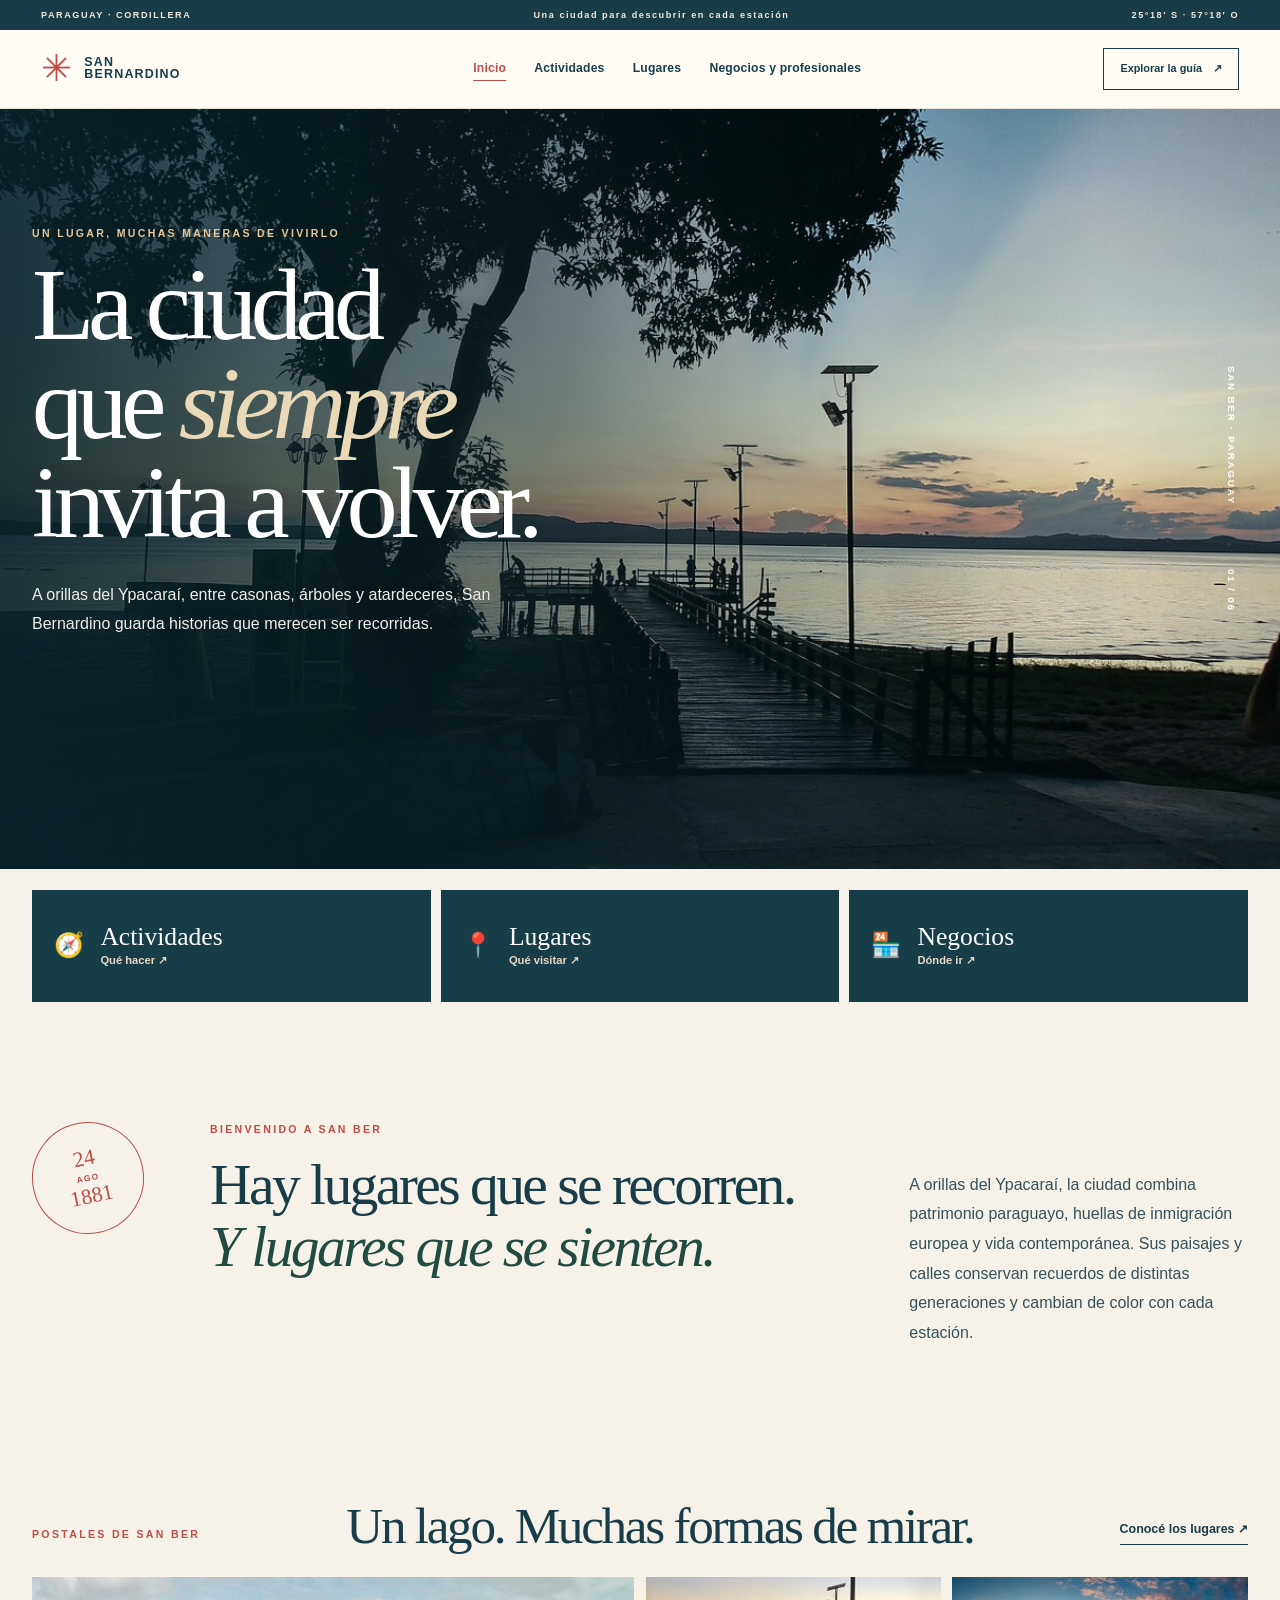
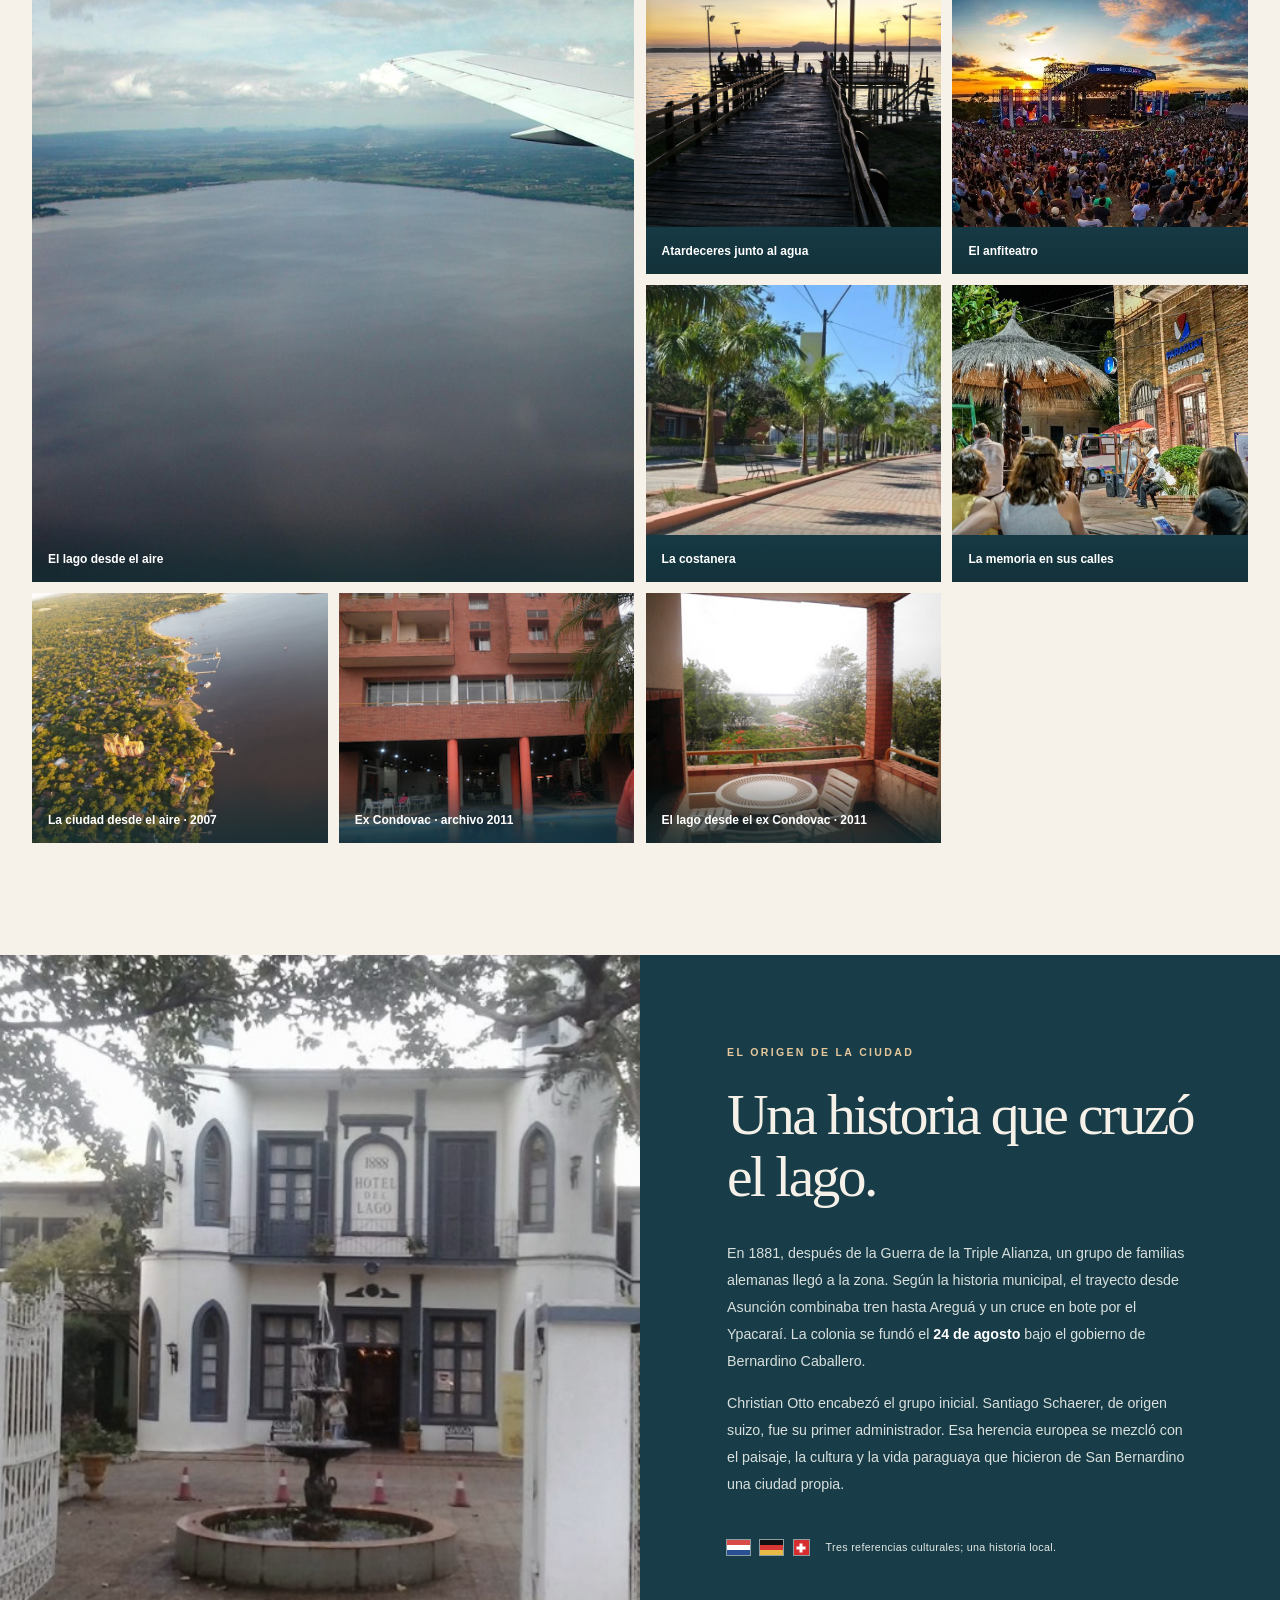
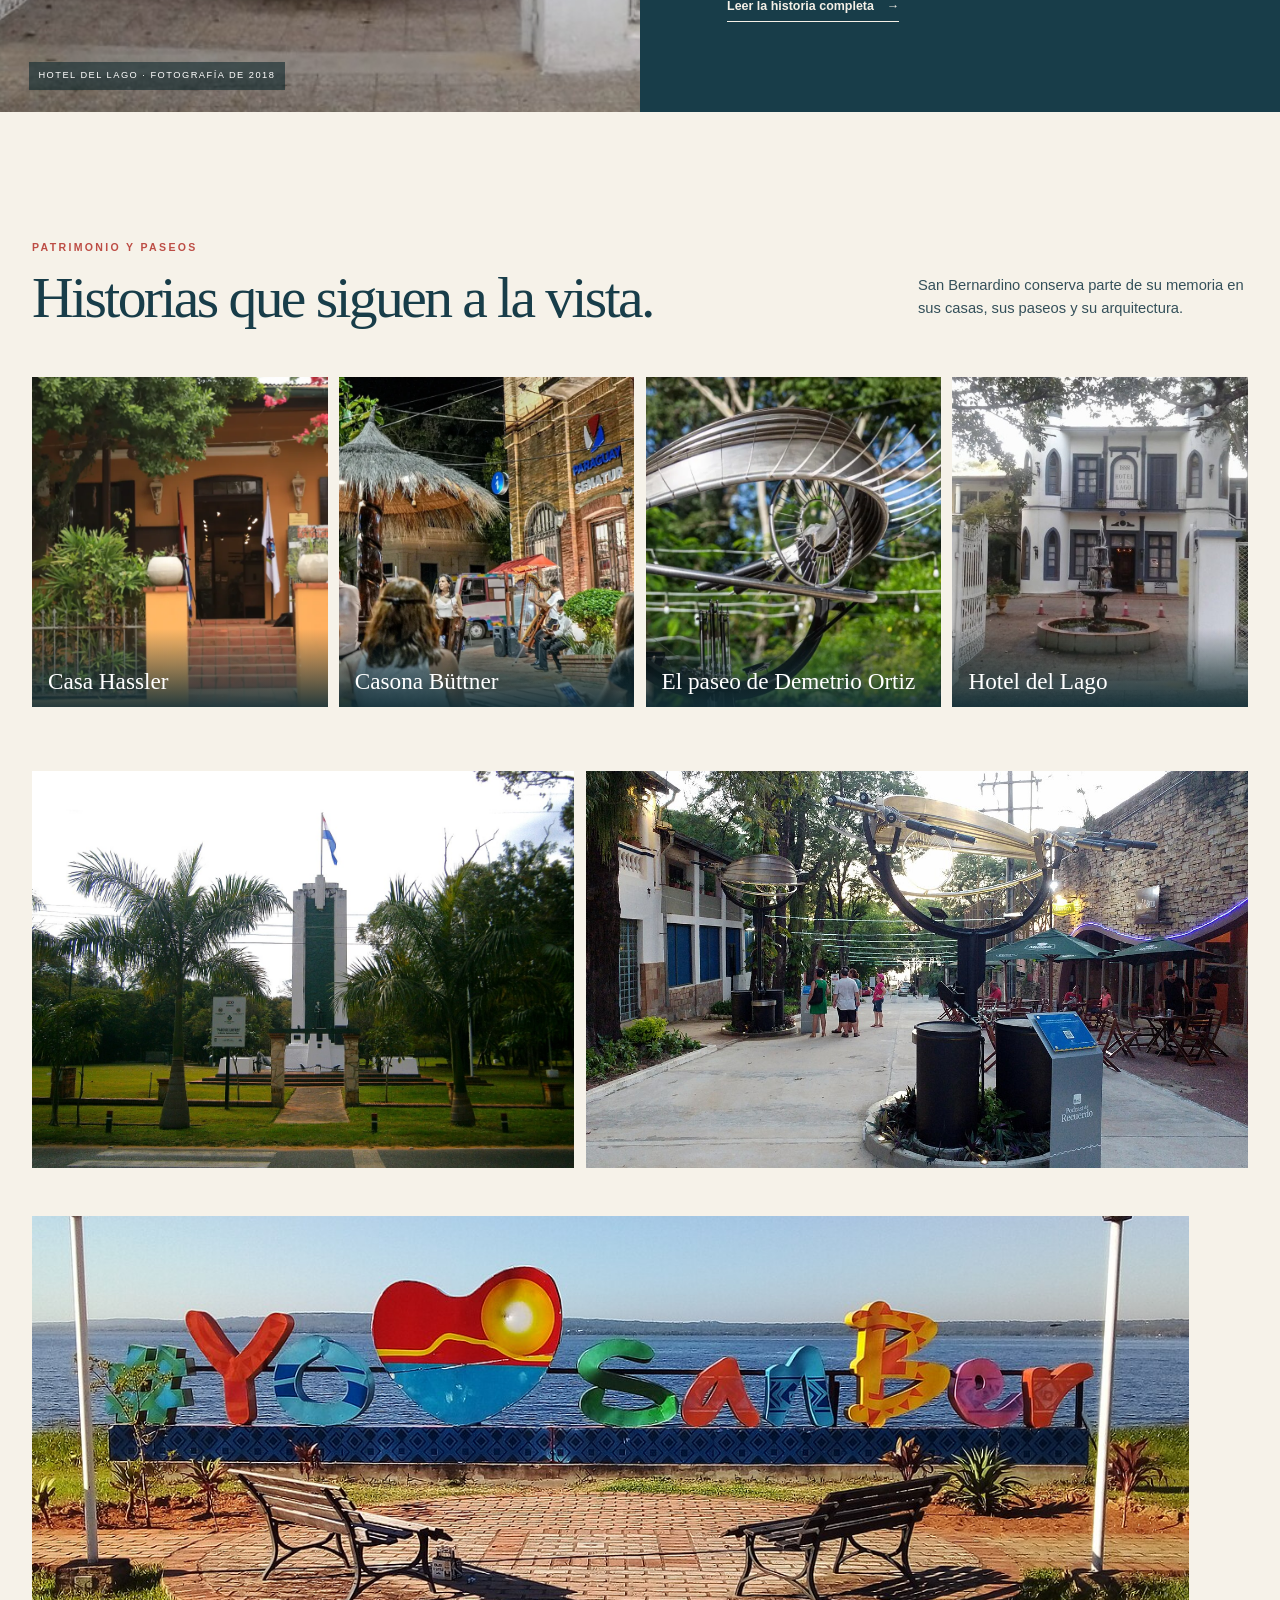
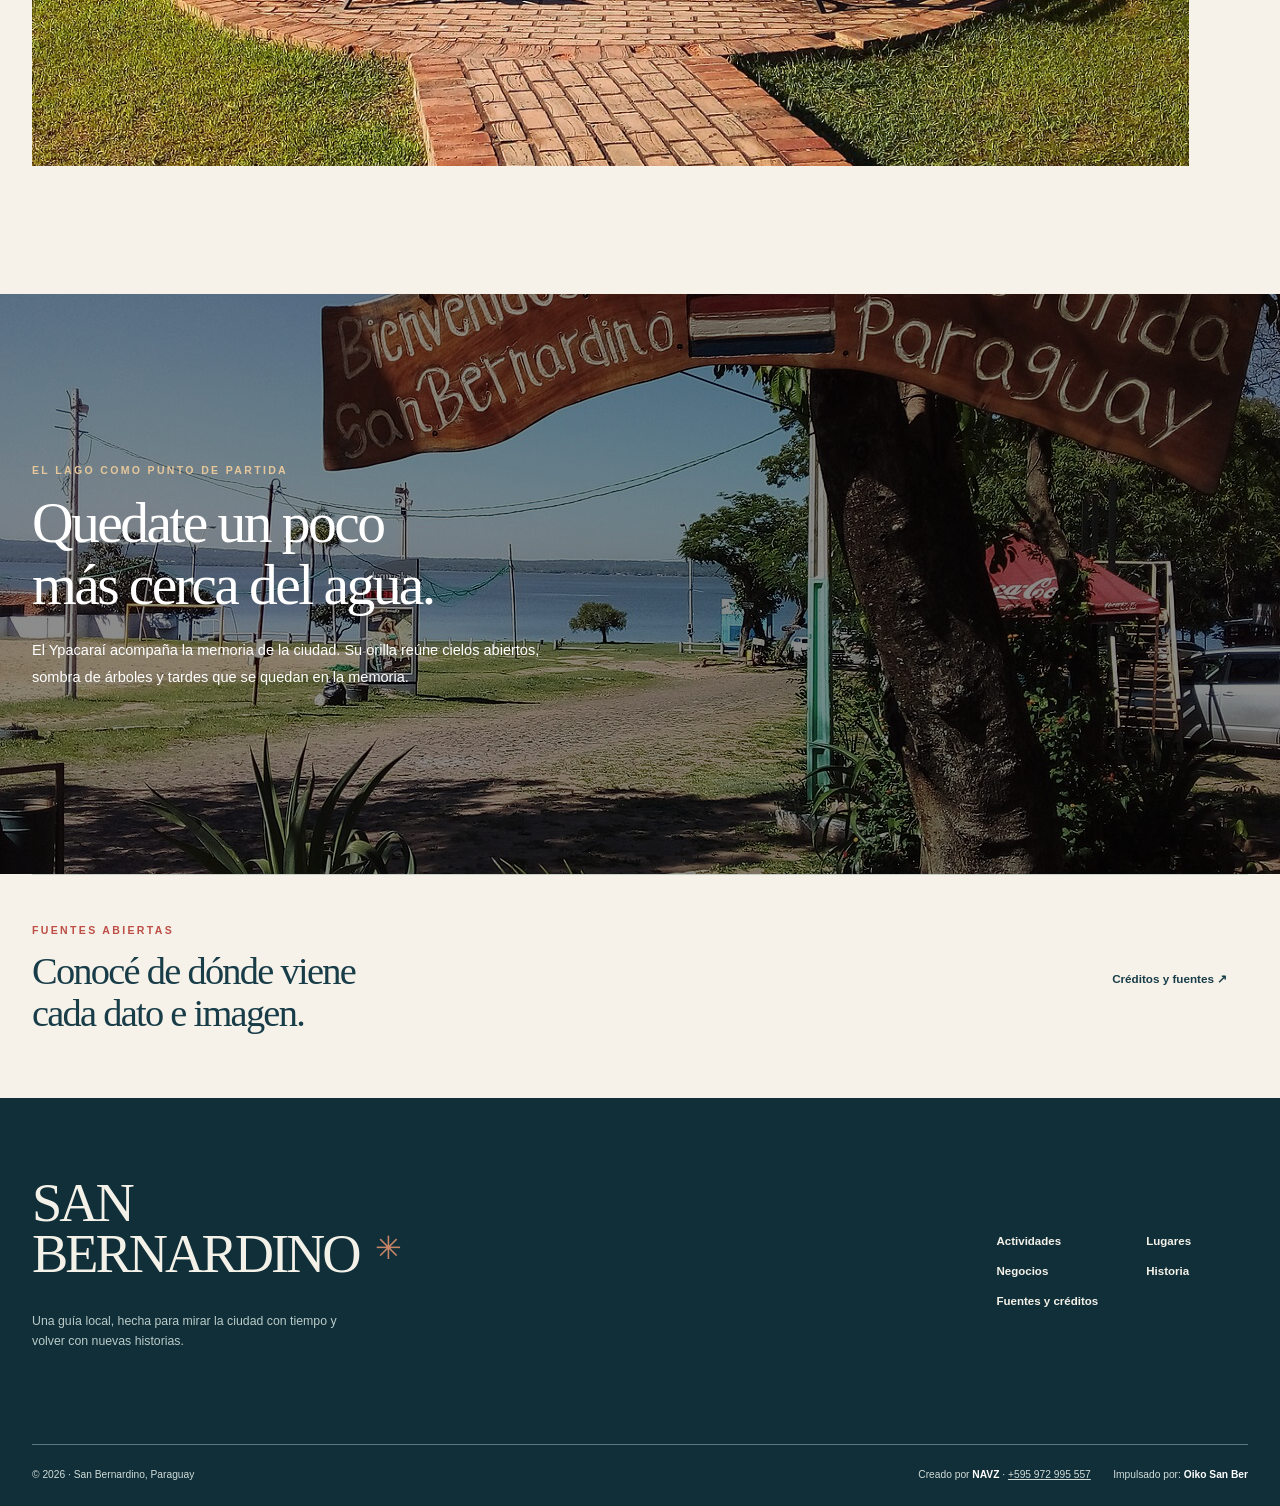
==== index.html @ 16aa1ae4 "Punto de retorno antes del mapa" ====
<!doctype html>
<html lang="es-PY">
<head>
  <meta charset="utf-8">
  <meta name="viewport" content="width=device-width, initial-scale=1">
  <meta name="theme-color" content="#183d49"><link rel="manifest" href="manifest.webmanifest"><link rel="icon" href="assets/icons/icon.svg" type="image/svg+xml"><link rel="apple-touch-icon" href="assets/icons/icon-180.png"><meta name="apple-mobile-web-app-capable" content="yes"><meta name="apple-mobile-web-app-title" content="San Bernardino"><script src="assets/install.js" defer></script>
  <meta name="description" content="Una guía editorial para descubrir San Bernardino: historia, lago, paseos, sabores, alojamiento, noche y planes para volver.">
  <title>Descubrí San Bernardino · La ciudad del lago</title>
  <link rel="preload" as="image" href="assets/images/lago-atardecer.jpg">
  <link rel="stylesheet" href="assets/styles.css"><link rel="stylesheet" href="assets/v2.css">
  <script src="assets/app.js" defer></script>
</head>
<body>
  <a class="skip-link" href="#contenido">Ir al contenido</a>
  <div class="topline"><span>PARAGUAY · CORDILLERA</span><span>Una ciudad para descubrir en cada estación</span><span>25°18′ S · 57°18′ O</span></div>
  <header class="site-header" id="arriba">
    <a class="wordmark" href="#arriba" aria-label="San Bernardino, volver al inicio"><span class="wordmark-star">✳</span><span>SAN<br>BERNARDINO</span></a>
    <button class="menu-toggle" type="button" aria-expanded="false" aria-controls="main-nav"><span></span><span></span><span class="sr-only">Abrir menú</span></button>
    <nav class="main-nav" id="main-nav" aria-label="Navegación principal"><a href="index.html" aria-current="page">Inicio</a><a href="actividades.html">Actividades</a><a href="lugares.html">Lugares</a><a href="negocios.html">Negocios y profesionales</a></nav>
    <a class="header-cta" href="#elegir">Explorar la guía <span aria-hidden="true">↗</span></a>
  </header>

  <main id="contenido">
    <section class="hero" aria-labelledby="hero-title">
      <div class="hero-image"><img src="assets/images/lago-atardecer.jpg" alt="Atardecer real sobre el lago Ypacaraí, fotografiado desde San Bernardino" width="1280" height="720" fetchpriority="high"><div class="hero-image-shade"></div></div>
      <div class="hero-content wrap"><p class="eyebrow light">Un lugar, muchas maneras de vivirlo</p><h1 id="hero-title">La ciudad<br>que <em>siempre</em><br>invita a volver.</h1><p>A orillas del Ypacaraí, entre casonas, árboles y atardeceres, San Bernardino guarda historias que merecen ser recorridas.</p></div>
      <div class="hero-side">SAN BER · PARAGUAY <span>01 / 06</span></div>
      
    </section>

    <nav class="city-choices wrap" id="elegir" aria-label="Elegir una sección"><a href="actividades.html"><span aria-hidden="true">🧭</span><strong>Actividades</strong><span>Qué hacer ↗</span></a><a href="lugares.html"><span aria-hidden="true">📍</span><strong>Lugares</strong><span>Qué visitar ↗</span></a><a href="negocios.html"><span aria-hidden="true">🏪</span><strong>Negocios</strong><span>Dónde ir ↗</span></a></nav>
<section class="intro wrap" id="descubrir" aria-labelledby="intro-title"><div class="intro-stamp">24<span>AGO</span>1881</div><div><p class="eyebrow">Bienvenido a San Ber</p><h2 id="intro-title">Hay lugares que se recorren.<br><em>Y lugares que se sienten.</em></h2></div><p class="intro-copy">A orillas del Ypacaraí, la ciudad combina patrimonio paraguayo, huellas de inmigración europea y vida contemporánea. Sus paisajes y calles conservan recuerdos de distintas generaciones y cambian de color con cada estación.</p></section>

    <section class="city-gallery wrap" aria-labelledby="city-gallery-title"><div class="city-gallery-heading"><p class="eyebrow">Postales de San Ber</p><h2 id="city-gallery-title">Un lago. Muchas formas de mirar.</h2><a class="text-link" href="lugares.html">Conocé los lugares ↗</a></div><div class="city-gallery-grid"><figure class="city-gallery-wide"><img src="assets/images/lago-aereo-2008.jpg" alt="Vista aérea del lago Ypacaraí y su entorno" loading="lazy"><figcaption>El lago desde el aire</figcaption></figure><figure><img src="assets/images/muelle-lago-2020.jpg" alt="Muelle de madera frente al lago al atardecer" loading="lazy"><figcaption>Atardeceres junto al agua</figcaption></figure><figure><img src="assets/images/anfiteatro-senatur.webp" alt="El anfiteatro de San Bernardino durante un concierto" loading="lazy"><figcaption>El anfiteatro</figcaption></figure><figure><img src="assets/images/costanera-senatur.webp" alt="Paseo arbolado de la Costanera de San Bernardino" loading="lazy"><figcaption>La costanera</figcaption></figure><figure><img src="assets/images/casona-buttner-senatur.webp" alt="Entrada de la histórica Casona Büttner" loading="lazy"><figcaption>La memoria en sus calles</figcaption></figure><figure><img src="assets/images/ciudad-aerea-2007.jpg" alt="Vista aérea de la costa y la ciudad de San Bernardino fotografiada en 2007" loading="lazy"><figcaption>La ciudad desde el aire · 2007</figcaption></figure><figure><img src="assets/images/ex-condovac-2011.jpg" alt="Edificio del ex Hotel Condovac fotografiado desde su piscina en 2011" loading="lazy"><figcaption>Ex Condovac · archivo 2011</figcaption></figure><figure><img src="assets/images/ex-condovac-vista-lago-2011.jpg" alt="Vista del lago desde una terraza del ex Hotel Condovac, foto de 2011" loading="lazy"><figcaption>El lago desde el ex Condovac · 2011</figcaption></figure></div></section>


    <section class="history-section" id="historia" aria-labelledby="history-title"><div class="history-image"><img src="assets/images/hotel-del-lago.jpg" alt="Fachada del histórico Hotel del Lago en San Bernardino" width="805" height="609" loading="lazy"><span>HOTEL DEL LAGO · FOTOGRAFÍA DE 2018</span></div><div class="history-content"><p class="eyebrow light">El origen de la ciudad</p><h2 id="history-title">Una historia que cruzó el lago.</h2><p>En 1881, después de la Guerra de la Triple Alianza, un grupo de familias alemanas llegó a la zona. Según la historia municipal, el trayecto desde Asunción combinaba tren hasta Areguá y un cruce en bote por el Ypacaraí. La colonia se fundó el <strong>24 de agosto</strong> bajo el gobierno de Bernardino Caballero.</p><p>Christian Otto encabezó el grupo inicial. Santiago Schaerer, de origen suizo, fue su primer administrador. Esa herencia europea se mezcló con el paisaje, la cultura y la vida paraguaya que hicieron de San Bernardino una ciudad propia.</p><div class="history-flagline" aria-label="Paraguay, Alemania y Suiza"><span class="flag flag-py" title="Paraguay"></span><span class="flag flag-de" title="Alemania"></span><span class="flag flag-ch" title="Suiza"><i></i></span><span>Tres referencias culturales; una historia local.</span></div><a class="text-link light" href="historia.html">Leer la historia completa <span aria-hidden="true">→</span></a></div></section>

    <section class="places-section wrap" id="visitar" aria-labelledby="places-title"><div class="section-head"><div><p class="eyebrow">Patrimonio y paseos</p><h2 id="places-title">Historias que siguen a la vista.</h2></div><p>San Bernardino conserva parte de su memoria en sus casas, sus paseos y su arquitectura.</p></div><div class="home-places-gallery"><a href="lugares.html#historia"><img src="assets/images/casa-hassler-senatur.webp" alt="Fachada de Casa Hassler" loading="lazy"><strong>Casa Hassler</strong></a><a href="lugares.html#historia"><img src="assets/images/casona-buttner-senatur.webp" alt="Entrada de la Casona Büttner" loading="lazy"><strong>Casona Büttner</strong></a><a href="lugares.html#cultura"><img src="assets/images/fuente-inspiracion-senatur.webp" alt="Escultura de la Fuente de la Inspiración" loading="lazy"><strong>El paseo de Demetrio Ortiz</strong></a><a href="lugares.html#historia"><img src="assets/images/hotel-del-lago.jpg" alt="Fachada histórica del Hotel del Lago" loading="lazy"><strong>Hotel del Lago</strong></a></div></section>
<div class="photo-mosaic wrap" aria-label="Otras escenas de San Bernardino"><figure><img src="assets/images/monumento-soldado.jpg" alt="Monumento al Soldado Paraguayo Desconocido entre palmeras" width="1280" height="960" loading="lazy"></figure><figure><img src="assets/images/paseo-arte.jpg" alt="Arte público en la peatonal de San Bernardino fotografiado en 2020" width="1280" height="720" loading="lazy"></figure></div>
    <figure class="postcard wrap"><img src="assets/images/lago-vista-ciudad.jpg" alt="Letrero turístico de San Ber frente al lago Ypacaraí" width="1280" height="960" loading="lazy"></figure>
    <section class="lake-banner" id="hacer"><div class="lake-banner-image"><img src="assets/images/playa-la-rotonda.jpg" alt="Acceso a Playa La Rotonda y vista del lago Ypacaraí, fotografiados en 2022" width="1280" height="960" loading="lazy"></div><div class="lake-banner-text wrap"><p class="eyebrow light">El lago como punto de partida</p><h2>Quedate un poco<br>más cerca del agua.</h2><p>El Ypacaraí acompaña la memoria de la ciudad. Su orilla reúne cielos abiertos, sombra de árboles y tardes que se quedan en la memoria.</p></div></section>

    



    

    

    

    
    <section class="credits-cta wrap" aria-labelledby="credits-cta-title"><div><p class="eyebrow">Fuentes abiertas</p><h2 id="credits-cta-title">Conocé de dónde viene cada dato e imagen.</h2></div><a class="button" href="creditos.html">Créditos y fuentes ↗</a></section>
  </main>
  <footer class="site-footer"><div class="wrap footer-main"><div><span class="footer-mark">SAN<br>BERNARDINO<span class="asterisk">✳</span></span><p>Una guía local, hecha para mirar la ciudad con tiempo y volver con nuevas historias.</p></div><div class="footer-links"><a href="actividades.html">Actividades</a><a href="lugares.html">Lugares</a><a href="negocios.html">Negocios</a><a href="historia.html">Historia</a><a href="creditos.html">Fuentes y créditos</a></div></div><div class="wrap footer-bottom"><span>© <span id="year">2026</span> · San Bernardino, Paraguay</span><div class="signature"><span>Creado por <strong>NAVZ</strong> · <a href="tel:+595972995557">+595 972 995 557</a></span><span>Impulsado por: <strong>Oiko San Ber</strong></span></div></div></footer>
</body>
</html>
---- assets/styles.css ----
:root{--ink:#183d49;--forest:#214b42;--paper:#f6f2e9;--ivory:#fffcf5;--sand:#e7dcc7;--red:#bd4d45;--gold:#c5a069;--line:#d8d6cc;--body:#34505a;--serif:Georgia,'Times New Roman',serif;--sans:'Segoe UI',Arial,sans-serif}
*,*::before,*::after{box-sizing:border-box}html{scroll-behavior:smooth;scroll-padding-top:86px}body{margin:0;background:var(--paper);color:var(--ink);font:16px/1.62 var(--sans);-webkit-font-smoothing:antialiased}img{max-width:100%;display:block}a{color:inherit;text-decoration:none}button,input{font:inherit}button{cursor:pointer}h1,h2,h3,p,figure{margin-top:0}h1,h2,h3{line-height:1.08}h1,h2,h3,.footer-mark{font-family:var(--serif);font-weight:400}h2{font-size:clamp(2.7rem,4.5vw,5.3rem);letter-spacing:-.045em}h3{font-size:2rem}em{font-weight:400}.wrap{width:min(100% - 64px,1320px);margin-inline:auto}.eyebrow{font-size:.66rem;font-weight:700;letter-spacing:.22em;text-transform:uppercase;color:var(--red);line-height:1.5}.eyebrow.light{color:#e6c79b}.sr-only{position:absolute;width:1px;height:1px;padding:0;margin:-1px;overflow:hidden;clip:rect(0,0,0,0);white-space:nowrap;border:0}.skip-link{position:absolute;z-index:99;left:1rem;top:-4rem;padding:.7rem 1rem;background:#fff;color:#102e37}.skip-link:focus{top:1rem}:focus-visible{outline:3px solid #d99557;outline-offset:3px}.topline{height:30px;padding:0 3.2%;display:flex;justify-content:space-between;align-items:center;background:var(--ink);color:#f0e9da;font-size:.57rem;font-weight:700;letter-spacing:.17em}.site-header{height:79px;padding:0 3.2%;display:flex;align-items:center;gap:2.5rem;background:var(--ivory);position:relative;z-index:20;border-bottom:1px solid #e6e1d6}.wordmark{font:700 .78rem/.95 var(--sans);letter-spacing:.095em;display:flex;align-items:center;gap:.7rem;min-width:190px}.wordmark-star{font-size:2.3rem;line-height:1;color:var(--red);font-weight:400}.main-nav{display:flex;align-items:center;justify-content:center;gap:clamp(.9rem,2.2vw,2.5rem);margin:auto}.main-nav a{font-size:.76rem;font-weight:700;letter-spacing:.015em;transition:color .2s}.main-nav a:hover{color:var(--red)}.header-cta{border:1px solid var(--ink);padding:.7rem 1rem;font-size:.68rem;font-weight:700;white-space:nowrap;transition:background .2s,color .2s}.header-cta span{margin-left:.5rem}.header-cta:hover{background:var(--ink);color:#fff}.menu-toggle{display:none}.hero{height:min(760px,calc(100svh - 109px));min-height:620px;position:relative;color:#fff;overflow:hidden;background:#213e48}.hero-image,.hero-image-shade{position:absolute;inset:0}.hero-image img{width:100%;height:100%;object-fit:cover;object-position:center 45%}.hero-image-shade{background:linear-gradient(90deg,rgba(8,35,42,.88) 0%,rgba(8,35,42,.56) 42%,rgba(8,35,42,.02) 86%),linear-gradient(0deg,rgba(7,28,36,.36),transparent 35%)}.hero-content{position:relative;z-index:2;padding-top:clamp(7rem,13vh,12rem)}.hero-content h1{font-size:clamp(4.5rem,8vw,9rem);line-height:.97;letter-spacing:-.065em;margin:.8rem 0 1.7rem;max-width:850px}.hero-content h1 em{color:#ead9b8}.hero-content>p:not(.eyebrow){max-width:500px;font-size:1rem;line-height:1.85;color:#f0eee8}.hero-actions{display:flex;align-items:center;gap:2rem;margin-top:2.2rem}.button{display:inline-flex;gap:1.7rem;align-items:center;justify-content:space-between;padding:1rem 1.3rem;font-size:.73rem;font-weight:700;line-height:1.4;transition:transform .2s,background .2s,color .2s}.button:hover{transform:translateY(-2px)}.button-light{background:#f8f4eb;color:var(--ink)}.text-link{font-size:.78rem;font-weight:700;border-bottom:1px solid currentColor;padding-bottom:.3rem;display:inline-flex;gap:.8rem;align-items:center}.text-link.light{color:#f5f0e7}.hero-side{position:absolute;right:3.2%;bottom:50%;transform:translateY(50%);writing-mode:vertical-rl;z-index:3;font-size:.6rem;font-weight:700;letter-spacing:.2em;display:flex;align-items:center;gap:4rem}.intro{padding-block:7.5rem 8rem;display:grid;grid-template-columns:130px 1.5fr .78fr;gap:3rem;align-items:start}.intro h2{margin:1rem 0 0}.intro h2 em{color:var(--forest)}.intro-stamp{width:112px;height:112px;border:1px solid var(--red);border-radius:50%;display:flex;flex-direction:column;align-items:center;justify-content:center;transform:rotate(-12deg);font:500 1.35rem/1 var(--serif);color:var(--red)}.intro-stamp span{font:700 .53rem/2 var(--sans);letter-spacing:.15em}.intro-copy{margin:3rem 0 0;color:var(--body);line-height:1.85}.explore-block{background:#ece6d9;padding:7rem 0 8rem}.section-head{display:flex;justify-content:space-between;align-items:end;gap:3rem;margin-bottom:3rem}.section-head h2{margin:.7rem 0 0}.section-head>p{max-width:330px;color:var(--body);margin:0 0 .5rem;font-size:.92rem}.explore-grid{display:grid;grid-template-columns:1.18fr .92fr .92fr;grid-auto-rows:310px;gap:12px}.explore-card{position:relative;padding:1.65rem 1.8rem;overflow:hidden;display:flex;flex-direction:column;justify-content:space-between;transition:transform .25s}.explore-card:hover{transform:translateY(-4px)}.explore-card-photo{grid-row:span 2;color:#fff}.explore-card-photo img,.card-overlay{position:absolute;inset:0;width:100%;height:100%;object-fit:cover}.explore-card-photo img{object-position:43% center}.card-overlay{background:linear-gradient(0deg,rgba(12,40,47,.8),rgba(9,44,49,.1) 65%)}.explore-card>*:not(img):not(.card-overlay){position:relative}.card-index{font-size:.59rem;font-weight:700;letter-spacing:.2em}.explore-card strong{font:400 clamp(2.1rem,3vw,3.9rem)/1.08 var(--serif);letter-spacing:-.04em}.explore-card p{font-size:.82rem;max-width:235px;line-height:1.6;margin:0 0 1rem}.card-arrow{position:absolute!important;right:1.6rem;bottom:1.4rem;font-size:1.7rem;line-height:1}.explore-card.forest{background:#245446;color:#f8f5e9}.explore-card.sand{background:#d9c9ad;color:#193c47}.explore-card.blue{background:#275a70;color:#f7f2e6}.explore-card.red{background:#a94d45;color:#fff6e7}.explore-card.ivory{background:#faf8f0;color:#183d49}.decor-line{height:1px;width:67%;background:#d4bd91;transform:rotate(-25deg);transform-origin:left}.card-ornament{font:400 3rem var(--serif);align-self:center;letter-spacing:-.15em;opacity:.45}.card-ornament span{font-family:var(--sans);padding:0 .5rem}.history-section{display:grid;grid-template-columns:50% 50%;min-height:700px;background:var(--ink);color:#f5f1e8}.history-image{position:relative;min-height:620px}.history-image img{width:100%;height:100%;object-fit:cover;filter:saturate(.75)}.history-image>span{position:absolute;bottom:1.4rem;left:1.8rem;color:#fff;font-size:.58rem;letter-spacing:.16em;background:rgba(14,39,44,.6);padding:.4rem .6rem}.history-content{padding:clamp(4rem,7vw,8rem) clamp(2.4rem,6.8vw,8rem);display:flex;flex-direction:column;align-items:flex-start;justify-content:center}.history-content h2{max-width:650px;margin:.8rem 0 2rem}.history-content p:not(.eyebrow){max-width:600px;color:#d8dfdc;font-size:.89rem;line-height:1.9}.history-content strong{color:#fff}.history-flagline{display:flex;align-items:center;gap:.65rem;margin:1.7rem 0 2.5rem;font-size:.67rem;letter-spacing:.03em;color:#e3e8e3}.history-flagline>span:last-child{margin-left:.4rem}.flag{width:23px;height:15px;display:inline-block;flex:none;box-shadow:0 0 0 1px rgba(255,255,255,.5)}.flag-py{background:linear-gradient(#d84b49 0 33%,#fff 33% 66%,#285092 66%)}.flag-de{background:linear-gradient(#111 0 33%,#d73735 33% 66%,#e7bb46 66%)}.flag-ch{width:15px;background:#d72d30;position:relative}.flag-ch:before,.flag-ch:after{content:'';position:absolute;background:#fff;left:50%;top:50%;transform:translate(-50%,-50%)}.flag-ch:before{width:9px;height:3px}.flag-ch:after{height:9px;width:3px}.places-section{padding-block:8rem}.place-list{border-top:1px solid var(--line)}.place-row{display:grid;grid-template-columns:70px 1fr 130px;gap:1.4rem;border-bottom:1px solid var(--line);padding:1.9rem .5rem;align-items:center;transition:background .2s}.place-row:hover{background:#eee9dd}.row-no{font:italic 1.4rem var(--serif);color:var(--red);align-self:start}.row-type{font-size:.62rem;font-weight:700;letter-spacing:.18em;color:var(--red);margin-bottom:.45rem}.place-row h3{margin:0 0 .45rem}.place-row div>p:last-child{margin:0;color:var(--body);font-size:.86rem;max-width:680px}.place-row>a{font-size:.72rem;font-weight:700;text-align:right}.lake-banner{position:relative;min-height:580px;color:#fff;background:#184553;display:flex;align-items:center}.lake-banner-image{position:absolute;inset:0}.lake-banner-image img{width:100%;height:100%;object-fit:cover;object-position:center 60%;filter:brightness(.55) saturate(.8)}.lake-banner-text{position:relative;padding-block:6rem}.lake-banner h2{max-width:850px;margin:.8rem 0 1.3rem}.lake-banner p:not(.eyebrow){max-width:550px;font-size:.91rem;line-height:1.85}.lake-banner .button{margin-top:1rem}.food-section{padding-block:8rem}.food-grid{display:grid;grid-template-columns:repeat(4,1fr);gap:1px;background:#d5cfc1;border:1px solid #d5cfc1}.food-grid a{min-height:280px;background:var(--ivory);padding:1.5rem;display:flex;flex-direction:column;justify-content:space-between;transition:background .2s}.food-grid a:hover{background:#e8ddc9}.food-grid span{font-size:.6rem;font-weight:700;letter-spacing:.18em;color:var(--red)}.food-grid strong{font:400 clamp(1.5rem,2vw,2.5rem)/1.18 var(--serif);letter-spacing:-.035em}.food-grid i{font-size:.7rem;font-style:normal;font-weight:700}.directory-section{background:#e9e4d9;padding:7rem 0}.directory-section .section-head{align-items:start}.directory-controls>label{font-size:.72rem;font-weight:700;display:block;margin-bottom:.5rem}.search-box{position:relative;max-width:480px}.search-box input{width:100%;border:1px solid #b9c1bc;border-radius:0;background:#fffdf6;padding:.85rem 3rem .85rem 1rem;outline-offset:2px}.search-box span{position:absolute;right:1rem;top:0;font-size:2rem;line-height:1.35}.filter-row{display:flex;gap:.5rem;overflow-x:auto;padding:1.5rem 0 .8rem;scrollbar-width:thin}.filter-row button{border:1px solid #b2b9b4;background:transparent;padding:.5rem .9rem;white-space:nowrap;font-size:.68rem;font-weight:700;color:var(--ink)}.filter-row button.active,.filter-row button:hover{background:var(--ink);color:#fff;border-color:var(--ink)}.directory-count{font-size:.72rem;color:var(--body);margin:1rem 0}.directory-grid{display:grid;grid-template-columns:repeat(4,1fr);gap:.7rem}.directory-item{min-height:150px;background:#f9f6ee;padding:1.2rem;display:flex;flex-direction:column;justify-content:space-between}.directory-item h3{font-size:1.4rem;margin:.5rem 0}.directory-item p{font-size:.63rem;font-weight:700;letter-spacing:.13em;color:var(--red);text-transform:uppercase;margin:0}.directory-item span{font-size:.65rem;color:#54666a}.directory-note{font-size:.68rem;color:var(--body);margin-top:1.5rem}.directory-note a{text-decoration:underline}.stay-section{padding-block:8rem;display:grid;grid-template-columns:.88fr 1.12fr;gap:8%;align-items:center}.stay-section h2{margin:.6rem 0 2rem}.stay-section p:not(.eyebrow){max-width:520px;color:var(--body);font-size:.92rem;line-height:1.85}.stay-section figure img{width:100%;aspect-ratio:1.35;object-fit:cover}.stay-section figcaption{font-size:.62rem;margin-top:.6rem;color:var(--body)}.night-section{background:#153441;color:#fff;padding:8rem 0}.night-section h2{max-width:850px;margin:.8rem 0 4rem}.night-columns{display:grid;grid-template-columns:repeat(3,1fr);gap:3rem;margin-bottom:3.7rem}.night-columns>div{border-top:1px solid #8a9ea0;padding-top:1rem}.night-number{font:italic 1.5rem var(--serif);color:#e0bd91}.night-columns h3{font-size:2.1rem;margin:1.5rem 0 .7rem}.night-columns p{color:#cbd7d6;font-size:.83rem;max-width:310px}.button-outline{border:1px solid #c1d0cc;color:#fff}.button-outline:hover{background:#f8f4eb;color:var(--ink)}.service-section{display:grid;grid-template-columns:1fr 1fr;gap:8%;padding-block:8rem}.service-section h2{margin:.8rem 0}.service-section>div:nth-child(2){padding-top:3rem}.service-section p{font-size:.9rem;color:var(--body);line-height:1.85}.service-tags{display:flex;flex-wrap:wrap;gap:.5rem;margin:2rem 0}.service-tags span{padding:.5rem .8rem;border:1px solid #b4beb9;font-size:.68rem;font-weight:700}.service-section p.small-note{font-size:.7rem}.plan-section{background:#d9d6c9;padding:8rem 0}.plan-grid{display:grid;grid-template-columns:1fr 1fr;gap:8%}.plan-grid h2{margin:.8rem 0}.plan-items{border-top:1px solid #b9b9ad}.plan-items details{border-bottom:1px solid #b9b9ad;padding:1rem 0}.plan-items summary{cursor:pointer;list-style:none;font-weight:700;font-size:.9rem;display:flex;justify-content:space-between;gap:1rem}.plan-items summary::-webkit-details-marker{display:none}.plan-items summary:after{content:'+';font-size:1.4rem;font-weight:400;line-height:1}.plan-items details[open] summary:after{content:'−'}.plan-items p{font-size:.82rem;color:var(--body);max-width:560px}.plan-items a{text-decoration:underline}.site-footer{background:#102f39;color:#f4f1e8}.footer-main{padding-block:5rem;display:flex;justify-content:space-between;gap:3rem}.footer-mark{font-size:3.4rem;line-height:.93;letter-spacing:-.055em;display:inline-block}.asterisk{font:2rem var(--sans);color:#c98568;vertical-align:top;margin-left:1rem}.footer-main p{font-size:.77rem;color:#bacbc9;max-width:340px;margin-top:2rem}.footer-links{display:grid;grid-template-columns:repeat(2,minmax(100px,1fr));column-gap:3rem;align-content:center;row-gap:.7rem;font-size:.72rem;font-weight:700}.footer-links a:hover{text-decoration:underline}.footer-bottom{border-top:1px solid #5c7880;padding-block:1.4rem;display:flex;justify-content:space-between;gap:1.2rem;align-items:center;color:#d1dcd9;font-size:.64rem}.signature{display:flex;gap:1.4rem}.signature strong{color:#fff}.signature a{text-decoration:underline}.content-page{padding-block:5rem 8rem}.content-page .eyebrow{margin-bottom:1rem}.content-page h1{font-size:clamp(3.6rem,7vw,7rem);letter-spacing:-.06em;max-width:950px;margin-bottom:2rem}.content-page .lead{font-size:1.17rem;max-width:780px;color:var(--body);line-height:1.8}.article-grid{display:grid;grid-template-columns:220px minmax(0,780px);gap:7%;margin-top:5rem}.article-aside{border-top:2px solid var(--red);padding-top:1.4rem;font-size:.72rem;line-height:1.8;color:var(--body)}.article-aside strong{color:var(--ink)}.article-body h2{font-size:2.8rem;margin:3rem 0 1rem}.article-body h2:first-child{margin-top:0}.article-body p,.article-body li{color:var(--body);line-height:1.9}.article-body a{text-decoration:underline;text-underline-offset:3px}.article-body blockquote{border-left:3px solid var(--red);font:italic 1.7rem/1.45 var(--serif);margin:3rem 0;padding-left:1.5rem}.article-body .source-list{padding-left:1.3rem}.article-body .source-list li{margin-bottom:.7rem}.heritage-bands{display:flex;gap:2rem;padding:1.5rem 0;border-top:1px solid var(--line);border-bottom:1px solid var(--line);margin-top:2rem}.heritage-bands>div{flex:1}.heritage-bands strong{display:block;font-size:.75rem}.heritage-bands p{font-size:.73rem;margin:0}.content-page figure{margin:3rem 0}.content-page figure img{width:100%;max-height:540px;object-fit:cover}.content-page figcaption{font-size:.7rem;color:var(--body);margin-top:.6rem}
@media(max-width:1100px){.main-nav{gap:1rem}.header-cta{display:none}.intro{grid-template-columns:100px 1fr}.intro-copy{grid-column:2;margin:0}.explore-grid{grid-template-columns:repeat(2,1fr)}.explore-card-photo{grid-row:span 2}.directory-grid{grid-template-columns:repeat(3,1fr)}}
@media(max-width:760px){.wrap{width:min(100% - 36px,1320px)}.topline{justify-content:center}.topline span:not(:first-child){display:none}.site-header{height:68px;padding:0 18px}.wordmark{min-width:0;font-size:.7rem}.wordmark-star{font-size:2rem}.menu-toggle{display:flex;margin-left:auto;width:42px;height:42px;border:1px solid #b7c1bb;background:transparent;flex-direction:column;justify-content:center;gap:6px;align-items:center}.menu-toggle span:not(.sr-only){display:block;width:20px;height:1px;background:var(--ink)}.main-nav{display:none;position:absolute;top:68px;left:0;right:0;background:var(--ivory);padding:1rem 18px 1.6rem;box-shadow:0 15px 25px rgba(0,0,0,.13);flex-direction:column;align-items:stretch;gap:0}.main-nav.open{display:flex}.main-nav a{padding:.72rem 0;border-bottom:1px solid #e2ded2;font-size:.86rem}.hero{min-height:650px;height:calc(100svh - 98px);max-height:830px}.hero-image img{object-position:60% center}.hero-image-shade{background:linear-gradient(90deg,rgba(8,35,42,.79),rgba(8,35,42,.15)),linear-gradient(0deg,rgba(8,35,42,.6),transparent 50%)}.hero-content{padding-top:clamp(7rem,17vh,11rem)}.hero-content h1{font-size:clamp(4rem,11vw,7rem)}.hero-content>p:not(.eyebrow){font-size:.87rem;max-width:430px}.hero-side{display:none}.hero-actions{flex-wrap:wrap;gap:1.2rem}.intro{padding-block:5rem;grid-template-columns:1fr;gap:1.3rem}.intro-stamp{width:85px;height:85px;font-size:1rem}.intro-copy{grid-column:1;font-size:.9rem}.section-head{display:block;margin-bottom:2rem}.section-head>p{margin:1.2rem 0 0}.explore-block,.places-section,.food-section,.directory-section,.night-section,.service-section,.plan-section{padding-block:5rem}.explore-grid{grid-template-columns:repeat(2,1fr);grid-auto-rows:250px;gap:8px}.explore-card{padding:1.1rem}.explore-card-photo{grid-row:span 2}.explore-card strong{font-size:clamp(1.6rem,5vw,2.7rem)}.explore-card p{font-size:.7rem}.card-index{font-size:.52rem}.card-arrow{right:.8rem;bottom:.7rem}.history-section{grid-template-columns:1fr}.history-image{min-height:370px;max-height:480px}.history-content{padding:4rem 18px 5rem}.history-content h2{font-size:3.4rem}.lake-banner{min-height:560px}.food-grid{grid-template-columns:repeat(2,1fr)}.food-grid a{min-height:230px}.directory-grid{grid-template-columns:repeat(2,1fr)}.stay-section{padding-block:5rem;grid-template-columns:1fr;gap:2rem}.stay-section figure{margin:0}.night-columns{grid-template-columns:1fr;gap:1.8rem}.night-columns h3{margin:.7rem 0}.service-section,.plan-grid{grid-template-columns:1fr;gap:1.5rem}.service-section>div:nth-child(2){padding-top:0}.footer-main{padding-block:4rem;flex-direction:column}.footer-bottom{flex-direction:column;align-items:start}.signature{flex-wrap:wrap}.article-grid{grid-template-columns:1fr;gap:2rem;margin-top:3rem}.article-aside{max-width:500px}.heritage-bands{flex-direction:column;gap:1rem}}
@media(max-width:480px){.hero-content h1{font-size:3.75rem}.hero-actions{align-items:start;flex-direction:column}.explore-grid{grid-template-columns:1fr;grid-auto-rows:auto}.explore-card{min-height:235px}.explore-card-photo{grid-row:auto;min-height:380px}.explore-card strong{font-size:2.5rem}.explore-card p{font-size:.8rem}.place-row{grid-template-columns:34px 1fr;gap:.7rem}.place-row h3{font-size:1.55rem}.place-row>a{grid-column:2;text-align:left}.food-grid a{padding:1rem;min-height:210px}.food-grid strong{font-size:1.45rem}.directory-grid{grid-template-columns:1fr 1fr}.directory-item{padding:.9rem;min-height:145px}.directory-item h3{font-size:1.18rem}.history-flagline{flex-wrap:wrap}.history-flagline>span:last-child{width:100%;margin:.3rem 0 0}.footer-mark{font-size:2.9rem}}
@media(max-width:350px){.directory-grid,.food-grid{grid-template-columns:1fr}.hero-content h1{font-size:3.2rem}.hero-content{padding-top:7rem}}
@media(prefers-reduced-motion:reduce){html{scroll-behavior:auto}*,*::before,*::after{transition-duration:.01ms!important;animation-duration:.01ms!important}}
.postcard{margin-top:0;margin-bottom:8rem;display:grid;grid-template-columns:minmax(0,1fr) 35px;gap:1.5rem;align-items:end}.postcard img{width:100%;height:clamp(280px,43vw,620px);object-fit:cover;object-position:center 55%}.postcard figcaption{writing-mode:vertical-rl;transform:rotate(180deg);font-size:.62rem;letter-spacing:.1em;color:var(--body);margin-bottom:0}@media(max-width:760px){.postcard{margin-bottom:5rem;grid-template-columns:1fr;gap:.6rem}.postcard figcaption{writing-mode:initial;transform:none;letter-spacing:0}}
.places-section{padding-bottom:4rem}.photo-mosaic{display:grid;grid-template-columns:.9fr 1.1fr;gap:12px;margin-bottom:3rem}.photo-mosaic figure,.food-photo,.night-lead figure{margin:0}.photo-mosaic img{width:100%;height:clamp(260px,31vw,420px);object-fit:cover}.photo-mosaic figure:first-child img{object-position:center 57%}.photo-mosaic figcaption,.food-photo figcaption,.night-lead figcaption{font-size:.65rem;line-height:1.5;margin-top:.55rem;color:var(--body)}.food-photo{margin:0 0 2rem;display:grid;grid-template-columns:1fr 220px;align-items:end;gap:1rem}.food-photo img{height:clamp(240px,35vw,450px);width:100%;object-fit:cover;object-position:center 53%}.food-photo figcaption{max-width:190px;margin:0 0 .2rem}.night-lead{display:grid;grid-template-columns:1fr .9fr;gap:6%;align-items:end;margin-bottom:3.5rem}.night-lead h2{font-size:clamp(3rem,4.3vw,5rem);margin:.8rem 0 0}.night-lead img{width:100%;height:340px;object-fit:cover}.night-lead figcaption{color:#cbd7d6}@media(max-width:760px){.photo-mosaic{grid-template-columns:1fr 1fr}.photo-mosaic img{height:230px}.food-photo{grid-template-columns:1fr}.food-photo figcaption{max-width:none}.night-lead{grid-template-columns:1fr;gap:1.6rem}.night-lead h2{font-size:3rem}.night-lead img{height:300px}}@media(max-width:480px){.photo-mosaic{grid-template-columns:1fr}.photo-mosaic img{height:280px}.night-lead img{height:230px}}

/* Directorio local */
.business-hero{background:#193f49;color:#f8f3e9;padding:clamp(4rem,7vw,8rem) 0}.business-hero-grid{display:grid;grid-template-columns:1fr .92fr;gap:clamp(2rem,6vw,7rem);align-items:center}.business-hero h1{font-size:clamp(3.8rem,6.4vw,7.6rem);letter-spacing:-.06em;line-height:1.03;margin:.8rem 0 1.6rem}.business-hero h1 em{color:#e0bc89}.business-hero p:not(.eyebrow){max-width:570px;color:#dbe4df;line-height:1.85}.business-hero figure{margin:0}.business-hero img{width:100%;aspect-ratio:4/4.5;object-fit:cover}.business-hero figcaption{font-size:.64rem;color:#d0dbd6;margin-top:.8rem;line-height:1.6}.business-hero .button{margin-top:1rem}.business-intro{padding-block:7rem;display:grid;grid-template-columns:1fr 1.1fr;gap:5%;align-items:start}.business-intro .eyebrow{grid-column:1/-1;margin:0}.business-intro h2{margin:0}.business-intro>p:last-child{max-width:600px;color:var(--body);line-height:1.9}.business-directory{background:#e8e2d5;padding:5.5rem 0 8rem}.business-toolbar{display:flex;justify-content:space-between;gap:2rem;align-items:end;border-bottom:1px solid #c7c3b8;padding-bottom:1.5rem}.business-toolbar label{display:block;font-size:.72rem;font-weight:700;margin-bottom:.5rem}.business-toolbar input{width:min(410px,80vw);background:#fffdf6;border:1px solid #a7b2ae;padding:.8rem 1rem}.business-filters{display:flex;gap:.4rem;flex-wrap:wrap}.business-filters button{border:1px solid #a9b4b0;background:transparent;color:var(--ink);font-size:.69rem;font-weight:700;padding:.55rem .75rem}.business-filters button.active,.business-filters button:hover{background:var(--ink);color:#fff}.business-count{font-size:.72rem;color:var(--body);margin:1.6rem 0}.business-grid{display:grid;grid-template-columns:repeat(3,minmax(0,1fr));gap:1rem}.business-card{background:#fffcf5;padding:1.7rem;min-height:310px;display:flex;flex-direction:column;border-top:3px solid var(--red)}.business-card-top{display:flex;justify-content:space-between;align-items:start;gap:1rem}.business-number{font:italic 1.25rem var(--serif);color:var(--red)}.business-type{font-size:.59rem;text-transform:uppercase;letter-spacing:.16em;font-weight:700;text-align:right;color:var(--red)}.business-card h3{font-size:clamp(1.65rem,2.4vw,2.4rem);margin:1.3rem 0 .6rem;letter-spacing:-.035em}.business-area{font-size:.77rem;color:var(--body);margin-bottom:1.6rem}.business-actions{display:flex;flex-wrap:wrap;gap:.5rem;margin-top:auto}.business-actions a{display:inline-flex;align-items:center;padding:.5rem .7rem;border:1px solid #abb8b3;font-size:.68rem;font-weight:700;line-height:1.3}.business-actions a:first-child{background:#214b42;color:#fff;border-color:#214b42}.business-actions a:hover{background:#bd4d45;color:#fff;border-color:#bd4d45}.business-status{font-size:.59rem;color:#657372;margin:1.2rem 0 0}.business-empty{padding:3rem;text-align:center;background:#fffcf5}.business-more{display:grid;grid-template-columns:1fr 1fr;gap:8%;padding-block:8rem}.business-more h2{margin:.7rem 0}.business-more p{color:var(--body);line-height:1.9}.business-more a{text-decoration:underline}
@media(max-width:1000px){.business-toolbar{align-items:start;flex-direction:column}.business-grid{grid-template-columns:repeat(2,minmax(0,1fr))}}
@media(max-width:760px){.business-hero-grid,.business-intro,.business-more{grid-template-columns:1fr}.business-hero img{aspect-ratio:1.35}.business-intro{gap:1rem;padding-block:5rem}.business-intro .eyebrow{grid-column:1}.business-directory{padding-block:4rem}.business-filters{flex-wrap:nowrap;overflow-x:auto;max-width:100%;padding-bottom:.5rem}.business-filters button{white-space:nowrap}.business-grid{grid-template-columns:1fr}.business-card{min-height:0}.business-more{padding-block:5rem;gap:1rem}}
.food-directory-link{margin-top:2rem}.night-inner>.button{margin:.4rem .6rem .4rem 0}
---- assets/v2.css ----
/* Navegación y módulos de la guía local. Diseño adaptable desde móvil. */
:root{--v2-sea:#173e4b;--v2-leaf:#245446;--v2-paper:#f6f2e9;--v2-coral:#bd4d45}
.main-nav a[aria-current=page]{color:var(--red);text-decoration:underline;text-underline-offset:.5rem}
.bottom-nav{display:none}
.v2-page{padding-bottom:5rem}
.v2-hero{background:var(--v2-sea);color:#fff;display:grid;grid-template-columns:1fr 1fr;min-height:510px}
.v2-hero-copy{padding:clamp(3rem,7vw,8rem) max(32px,calc((100vw - 1320px)/2));padding-right:clamp(2rem,5vw,5rem);display:flex;flex-direction:column;justify-content:center}
.v2-hero h1{font-size:clamp(3.7rem,7vw,7.5rem);letter-spacing:-.065em;margin:.6rem 0 1.5rem}
.v2-hero p:not(.eyebrow){max-width:620px;color:#e3e8e1}
.v2-hero figure{margin:0;position:relative;min-height:420px}
.v2-hero img{position:absolute;inset:0;width:100%;height:100%;object-fit:cover}
.v2-hero figcaption{position:absolute;left:1rem;bottom:1rem;background:#112c35d9;color:#fff;padding:.35rem .6rem;font-size:.68rem}
.v2-shortcuts{padding:1.5rem 0;display:flex;gap:.55rem;overflow-x:auto;scrollbar-width:thin}
.v2-shortcuts a,.v2-chip{white-space:nowrap;border:1px solid #b8c7c3;border-radius:30px;padding:.6rem 1rem;font-size:.76rem;font-weight:700;background:#fffdf7}
.v2-shortcuts a:hover,.v2-chip:hover{background:#dfe9e2}
.v2-section{padding:4.5rem 0;scroll-margin-top:90px}
.v2-section.tint{background:#ebe6da}
.v2-section h2{margin:.45rem 0 1rem}
.v2-intro{max-width:750px;color:var(--body)}
.v2-grid{display:grid;grid-template-columns:repeat(3,minmax(0,1fr));gap:1rem;margin-top:2rem}
.v2-card{background:#fffdf7;border-top:3px solid var(--v2-coral);padding:1.5rem;display:flex;flex-direction:column;gap:.55rem;min-height:210px}
.v2-card a{align-self:flex-start;margin-top:auto;font-size:.77rem;font-weight:700;text-decoration:underline;text-underline-offset:.2rem}
.v2-card h3{font-size:clamp(1.45rem,2vw,2.2rem);margin:.2rem 0}
.v2-card p{font-size:.83rem;color:var(--body);line-height:1.55;margin:0}
.v2-card .v2-icon{font-size:1.6rem;line-height:1;display:inline-flex;width:3.2rem;height:3.2rem;align-items:center;justify-content:center;border-radius:50%;background:#e8eee6}
.v2-card small,.v2-kicker{font-size:.66rem;text-transform:uppercase;letter-spacing:.12em;color:var(--red);font-weight:700}
.v2-card-photo{padding:0;overflow:hidden}
.v2-card-photo img{height:210px;width:100%;object-fit:cover}
.v2-card-photo .v2-card-body{padding:1.4rem;display:flex;flex:1;flex-direction:column;gap:.5rem}
.v2-card-photo .v2-card-body a{margin-top:auto}
.v2-route>a img{display:block;width:100%;height:210px;object-fit:cover;margin:-1rem 0 .7rem}
.article-body,.article-aside{min-width:0}.article-body a,.article-body code{overflow-wrap:anywhere}
@media(max-width:760px){.article-grid{grid-template-columns:minmax(0,1fr)}}
.v2-status{border-left:3px solid var(--red);background:#fffdf7;padding:1rem 1.2rem;font-size:.84rem;color:var(--body);margin-top:2rem}
.v2-gallery{display:grid;grid-template-columns:1.25fr 1fr 1fr;gap:.7rem;margin-top:2rem}
.v2-gallery figure{margin:0}.v2-gallery img{width:100%;height:clamp(190px,25vw,340px);object-fit:cover}.v2-gallery figcaption{font-size:.68rem;color:var(--body);padding:.5rem 0}
.v2-route{display:grid;grid-template-columns:1fr 1fr;gap:1rem;margin-top:2rem}.v2-route>a{padding:2rem;background:var(--v2-leaf);color:#fff;display:flex;flex-direction:column;gap:.6rem}.v2-route strong{font:2rem var(--serif)}.v2-route span{font-size:.77rem}
.v2-anchor-group{margin:2.7rem 0 1rem;border-bottom:1px solid #c3c7c0;padding-bottom:.4rem;font:2rem var(--serif)}
.v2-subnav{display:flex;gap:.5rem;flex-wrap:wrap;margin:1.2rem 0 2rem}
.v2-subnav a{font-size:.73rem;background:#e8e2d5;padding:.5rem .75rem}
.v2-empty{background:#fffdf7;border:1px dashed #abbab1;padding:1.2rem;margin-top:1rem;font-size:.85rem}
.v2-business-groups{padding:4rem 0 1rem}.v2-business-groups h2{margin:.4rem 0 1.5rem}
.v2-business-groups .v2-grid{grid-template-columns:repeat(4,minmax(0,1fr))}
.v2-business-groups .v2-card{min-height:150px;cursor:pointer}
.v2-business-groups .v2-card strong{font:1.45rem var(--serif)}
.v2-business-groups .v2-card span:last-child{font-size:.75rem;color:var(--body)}
@media(max-width:900px){.v2-grid{grid-template-columns:repeat(2,minmax(0,1fr))}.v2-business-groups .v2-grid{grid-template-columns:repeat(3,minmax(0,1fr))}.v2-hero-copy{padding-left:32px}}
@media(max-width:760px){body{padding-bottom:calc(69px + env(safe-area-inset-bottom))}.site-header .main-nav,.site-header .menu-toggle,.site-header .header-cta{display:none!important}.bottom-nav{position:fixed;display:grid;grid-template-columns:repeat(4,1fr);bottom:0;left:0;right:0;z-index:80;background:#fffcf5;border-top:1px solid #c9d1c8;padding-bottom:env(safe-area-inset-bottom);box-shadow:0 -5px 24px #102f3820}.bottom-nav a{min-height:67px;display:flex;flex-direction:column;align-items:center;justify-content:center;gap:.08rem;font-size:.62rem;font-weight:700;color:#23444b}.bottom-nav a[aria-current=page]{background:#e2ebe2;color:#153e47}.bottom-nav svg{width:22px;height:22px;stroke:currentColor;fill:none;stroke-width:1.8;stroke-linecap:round;stroke-linejoin:round}.v2-hero{grid-template-columns:1fr}.v2-hero-copy{padding:3.5rem 18px}.v2-hero h1{font-size:clamp(3.5rem,13vw,5.5rem)}.v2-hero figure{min-height:260px;order:-1}.v2-section{padding:3.3rem 0}.v2-business-groups .v2-grid{grid-template-columns:repeat(2,minmax(0,1fr))}.v2-gallery{grid-template-columns:1fr 1fr}.v2-gallery figure:first-child{grid-column:1/-1}.v2-gallery img{height:220px}.v2-route{grid-template-columns:1fr}.business-hero{padding:3rem 0}.business-hero h1{font-size:3.5rem}.business-intro{padding-block:3rem}}
@media(max-width:520px){.v2-grid{grid-template-columns:1fr}.v2-business-groups .v2-grid{grid-template-columns:repeat(2,minmax(0,1fr))}.v2-business-groups .v2-card{padding:1rem}.v2-business-groups .v2-card strong{font-size:1.17rem}.v2-gallery{grid-template-columns:1fr}.v2-gallery figure:first-child{grid-column:auto}.v2-gallery img{height:240px}.v2-hero h1{font-size:3.4rem}}

/* Fichas visuales del directorio */
.business-grid{grid-template-columns:repeat(3,minmax(0,1fr));gap:1.1rem}
.business-card{padding:0;min-height:0;border:1px solid #d0d6cc;border-top:0;overflow:hidden;box-shadow:0 10px 26px #173e4b0b;transition:transform .2s,box-shadow .2s}
.business-card:hover{transform:translateY(-3px);box-shadow:0 18px 32px #173e4b1a}
.business-visual{height:190px;position:relative;display:flex;align-items:center;justify-content:center;overflow:hidden;background:linear-gradient(125deg,#c9d9d4,#e4e0d0);color:#1d4950}
.business-visual:before{content:"";position:absolute;inset:16px;border:1px solid #ffffff90;pointer-events:none}
.business-visual img{width:100%;height:100%;object-fit:cover}
.business-visual.business-visual-maps{height:240px}
.maps-photo-credit{position:absolute;right:.65rem;bottom:.6rem;left:.65rem;z-index:2;padding:.4rem .55rem;background:#102f39e8;color:#fff;font-size:12px;font-weight:600;line-height:1.35;text-align:left;text-decoration:none;box-shadow:0 1px 8px #0005}
.maps-photo-credit:hover,.maps-photo-credit:focus-visible{color:#fff;text-decoration:underline;text-underline-offset:2px}
.business-glyph{font:5.4rem/1 Georgia,serif;opacity:.48;transform:rotate(-12deg)}
.business-visual-type{position:absolute;left:1rem;bottom:.9rem;font-size:.64rem;font-weight:700;letter-spacing:.13em;text-transform:uppercase;background:#fffdf5e8;padding:.4rem .6rem}
.credits-cta{display:flex;justify-content:space-between;align-items:center;gap:2rem;padding-block:3rem 4rem;border-top:1px solid #c9d1c8}
.credits-cta h2{font:clamp(1.6rem,3vw,2.6rem)/1.1 var(--serif);max-width:18ch;margin:.4rem 0 0}
.credits-cta .button{white-space:nowrap}
@media(max-width:600px){.credits-cta{display:grid;gap:1.25rem;padding-block:2.5rem 3.5rem}.credits-cta .button{justify-self:start}}
.source-detail{margin:2rem 0;border:1px solid #c9d1c8;background:#f8f5ed;padding:1rem 1.25rem}
.source-detail summary{cursor:pointer;font-weight:700}
.source-detail summary::marker{color:#b3644b}
.source-detail .source-list{margin-bottom:0;font-size:.84rem}
.business-card[data-category=noche] .business-visual{background:linear-gradient(135deg,#183c50,#69546c);color:#ebd4aa}
.business-card[data-category=belleza] .business-visual{background:linear-gradient(135deg,#d5c3b8,#e6dacd);color:#8e5453}
.business-card[data-category=deportes] .business-visual{background:linear-gradient(135deg,#4c6653,#afc1a4);color:#fff}
.business-card[data-category=salud] .business-visual{background:linear-gradient(135deg,#b9d1d7,#dce9e5)}
.business-card[data-category=compras] .business-visual{background:linear-gradient(135deg,#ddc89d,#efebe0)}
.business-card[data-category=dormir] .business-visual{background:linear-gradient(135deg,#9cbfc0,#d7dbce)}
.business-card[data-category=servicios] .business-visual{background:linear-gradient(135deg,#b9c8bf,#e8e1d2)}
.business-card[data-category=inmuebles] .business-visual{background:linear-gradient(135deg,#b5c4b9,#d8d2bf)}
.business-content{padding:1.35rem 1.45rem 1.5rem;display:flex;flex:1;flex-direction:column}
.business-card h3{font-size:clamp(1.55rem,1.9vw,2rem);margin:.9rem 0 .4rem}
.business-description{font-size:.82rem;color:var(--body);line-height:1.6;margin:.15rem 0 1.5rem}
.business-area{margin-bottom:.5rem}
.business-actions{gap:.4rem}
.business-actions a{border-radius:20px;padding:.5rem .7rem}
.business-status{display:none}
.business-directory{background:#eeeae0}
.business-filters{max-width:780px}
.business-filters button{border-radius:20px}
.business-directory-heading{margin-bottom:1.5rem}.business-directory-heading h1{font-size:clamp(2.4rem,5vw,4.6rem);letter-spacing:-.05em;margin:.25rem 0 0}.business-filter-groups{display:grid;grid-template-columns:repeat(3,minmax(0,1fr));gap:1.3rem 2rem;padding:1.6rem 0;border-bottom:1px solid #c7c3b8}.business-filter-group{min-width:0}.business-filter-group h2{font:700 .7rem/1.4 var(--sans);letter-spacing:.12em;text-transform:uppercase;margin:0 0 .6rem;color:var(--body)}.business-filter-group .business-filters{display:flex;flex-wrap:wrap;overflow:visible;gap:.4rem;max-width:none}.business-filter-group button{min-height:44px;white-space:normal;text-align:left}.business-toolbar{display:block}.business-toolbar input{width:min(100%,560px)}.business-type{text-align:left}.business-card-top{justify-content:flex-start}
.city-gallery{padding:1rem 0 7rem}.city-gallery-heading{display:flex;align-items:end;justify-content:space-between;gap:2rem;margin-bottom:1.5rem}.city-gallery-heading h2{font-size:clamp(2.4rem,4vw,4.5rem);max-width:700px;margin:.4rem 0 0}.city-gallery-heading .text-link{white-space:nowrap;margin-bottom:.5rem}.city-gallery-grid{display:grid;grid-template-columns:repeat(4,minmax(0,1fr));gap:.7rem}.city-gallery-grid figure{position:relative;margin:0;overflow:hidden;background:#173c47;min-width:0}.city-gallery-grid .city-gallery-wide{grid-column:span 2;grid-row:span 2}.city-gallery-grid img{width:100%;height:250px;object-fit:cover}.city-gallery-grid .city-gallery-wide img{height:100%;min-height:507px}.city-gallery-grid figcaption{position:absolute;bottom:0;left:0;right:0;color:#fff;background:linear-gradient(transparent,#122e35bc);font-size:.75rem;font-weight:700;padding:2rem 1rem .8rem}.explore-card.explore-card-photo{color:#fff;background:#1b3e47}.explore-card.explore-card-photo .decor-line,.explore-card.explore-card-photo .card-ornament{display:none}.explore-card.explore-card-photo p{color:#fff}
.city-choices{display:grid;grid-template-columns:repeat(3,minmax(0,1fr));gap:.6rem;padding:1.3rem 0 0}.city-choices a{min-width:0;min-height:112px;display:grid;grid-template-columns:auto 1fr;align-content:center;column-gap:1rem;padding:1rem 1.4rem;background:#173d48;color:#fff;transition:transform .2s,background .2s}.city-choices a:hover{transform:translateY(-3px);background:#285a60}.city-choices a>span:first-child{font-size:1.5rem;grid-row:span 2;align-self:center}.city-choices strong{font:400 clamp(1.4rem,2vw,2rem)/1.1 var(--serif)}.city-choices a>span:last-child{font-size:.7rem;font-weight:700;color:#e7dac4}.home-places-gallery{display:grid;grid-template-columns:repeat(4,minmax(0,1fr));gap:.7rem}.home-places-gallery a{position:relative;min-width:0;overflow:hidden;color:#fff;background:#173c47}.home-places-gallery img{height:330px;width:100%;object-fit:cover;transition:transform .3s}.home-places-gallery a:hover img{transform:scale(1.04)}.home-places-gallery strong{position:absolute;bottom:0;left:0;right:0;padding:2.5rem 1rem .8rem;background:linear-gradient(transparent,#112f38e8);font:400 1.45rem/1.1 var(--serif)}.activity-links{display:flex;gap:.6rem;flex-wrap:wrap;margin-top:auto}.activity-links a{font-size:.76rem;font-weight:700;border-bottom:1px solid currentColor}
@media(max-width:900px){.business-filter-groups{grid-template-columns:repeat(2,minmax(0,1fr))}.city-gallery-grid{grid-template-columns:repeat(2,minmax(0,1fr))}.city-gallery-grid .city-gallery-wide{grid-row:span 1}.city-gallery-grid .city-gallery-wide img{height:250px;min-height:0}}
@media(max-width:900px){.home-places-gallery{grid-template-columns:repeat(2,minmax(0,1fr))}}
@media(max-width:600px){.business-filter-groups{grid-template-columns:1fr;gap:1.1rem}.business-directory{padding-top:2.5rem}.business-filter-group .business-filters{gap:.45rem}.city-gallery{padding:0 0 4rem}.city-gallery-heading{display:block}.city-gallery-heading .text-link{margin-top:1rem}.city-gallery-grid{gap:.4rem}.city-gallery-grid .city-gallery-wide{grid-column:1/-1}.city-gallery-grid img{height:170px}.city-gallery-grid .city-gallery-wide img{height:240px}.city-gallery-grid figcaption{font-size:.65rem;padding:.8rem .6rem .45rem}.explore-card.explore-card-photo img{object-position:center}.city-choices{grid-template-columns:1fr;gap:.4rem}.city-choices a{min-height:74px;padding:.8rem 1rem}.home-places-gallery{gap:.4rem}.home-places-gallery img{height:220px}.home-places-gallery strong{font-size:1.1rem;padding:.8rem .6rem .5rem}}
.v2-feature-image{position:relative;margin:1.5rem 0 2rem;overflow:hidden}
.v2-feature-image img{display:block;width:100%;height:clamp(250px,38vw,470px);object-fit:cover}
.v2-feature-image figcaption{position:absolute;left:1rem;bottom:1rem;max-width:calc(100% - 2rem);font-size:.68rem;color:#fff;background:#102f39d9;padding:.4rem .6rem}
.agenda-card{border-top-color:var(--v2-leaf);background:#f6f1e7}
.agenda-card .eyebrow{font-size:.7rem;color:var(--v2-leaf);letter-spacing:.1em;text-transform:uppercase;font-weight:700}
@media(max-width:1000px){.business-grid{grid-template-columns:repeat(2,minmax(0,1fr))}}
@media(max-width:650px){.business-grid{grid-template-columns:1fr}.business-visual{height:180px}.business-content{padding:1.25rem}}

.v2-pier-image{max-width:440px;margin:2.5rem auto 0}.v2-pier-image img{display:block;width:100%;height:auto}.v2-pier-image figcaption{font-size:.68rem;line-height:1.5;color:var(--body);padding:.6rem 0}

/* El directorio debe caber incluso en una ventana angosta del visor móvil. */
.business-hero-grid>*,.business-intro>*,.business-toolbar>*,.business-card,.business-content{min-width:0}
.business-hero figure{width:100%;max-width:100%}
.business-hero img{height:clamp(300px,42vw,540px);aspect-ratio:auto}
.business-card h3,.business-intro h2,.business-hero h1{overflow-wrap:anywhere}
.business-visual-symbol{height:auto;min-height:58px;padding:.75rem 1.1rem;justify-content:flex-start;gap:.7rem;background:#e7ebe4!important;border-bottom:1px solid #cad5cb}
.business-visual-symbol:before{display:none}
.business-visual-symbol .business-glyph{font:1.5rem/1 Georgia,serif;opacity:.85;transform:none}
.business-visual-symbol .business-visual-type{position:static;background:none;padding:0;font-size:.65rem;line-height:1.4}
@media(max-width:760px){
  .business-hero-grid{display:flex;flex-direction:column;gap:2rem}
  .business-hero-grid>div,.business-hero figure{width:100%;min-width:0}
  .business-hero figure{order:-1}
  .business-hero img{height:clamp(200px,66vw,340px);object-fit:cover;object-position:center 34%}
  .business-hero h1{font-size:clamp(2.5rem,9vw,3.5rem)}
  .business-intro h2{font-size:clamp(2.2rem,8vw,3.8rem)}
  .business-toolbar input{width:100%;max-width:100%}
  .business-filters{max-width:100%}
}
@media(max-width:360px){
  .business-hero h1{font-size:clamp(2rem,10vw,2.6rem)}
  .business-intro h2,.v2-business-groups h2{font-size:clamp(2rem,9vw,2.6rem)}
  .v2-business-groups .v2-grid{grid-template-columns:1fr}
  .business-card h3{font-size:1.45rem}
  .business-actions a{overflow-wrap:anywhere}
  .bottom-nav a{font-size:.54rem}
  .bottom-nav svg{width:19px;height:19px}
}
@media(max-width:760px){
  .footer-mark{font-size:clamp(2.3rem,10vw,3.4rem)}
  .footer-mark .asterisk{font-size:1.3rem;margin-left:.4rem}
}
.v2-feature-image a,.v2-lake-duo a{text-decoration:underline;text-underline-offset:2px}
.v2-feature-secondary{margin-top:2rem}
.v2-lake-duo{display:grid;grid-template-columns:1fr 1fr;gap:1rem;margin-top:2.5rem}
.v2-lake-duo figure,.v2-lake-duo .v2-pier-image{margin:0;max-width:none}
.v2-lake-duo img,.v2-lake-duo .v2-pier-image img{width:100%;height:clamp(220px,30vw,380px);object-fit:cover}
.v2-lake-duo figcaption{font-size:.68rem;line-height:1.5;color:var(--body);padding:.6rem 0}
@media(max-width:650px){.v2-lake-duo{grid-template-columns:1fr}.v2-lake-duo img,.v2-lake-duo .v2-pier-image img{height:240px}}
.club-grid{margin-top:1.5rem}
.club-card{border-top-color:var(--v2-leaf)}
.club-card h3{overflow-wrap:anywhere}
.club-card .v2-icon{background:#e2ede7}
.club-links{display:flex;flex-wrap:wrap;align-items:center;gap:.55rem 1rem;margin-top:auto;padding-top:1rem}
.club-links a,.v2-card .club-links a{margin-top:0}
@media(max-width:760px){
  .v2-shortcuts{display:flex;flex-wrap:nowrap;overflow-x:auto;overflow-y:hidden;gap:.55rem;scroll-snap-type:x proximity;scrollbar-width:none;-webkit-overflow-scrolling:touch;touch-action:pan-x;padding-block:1rem}
  .v2-shortcuts::-webkit-scrollbar,.business-filter-group .business-filters::-webkit-scrollbar{display:none}
  .v2-shortcuts a{flex:0 0 auto;scroll-snap-align:start;min-height:44px;display:inline-flex;align-items:center}
  .business-filter-group .business-filters{display:flex;flex-wrap:nowrap;overflow-x:auto;overflow-y:hidden;scroll-snap-type:x proximity;scrollbar-width:none;-webkit-overflow-scrolling:touch;touch-action:pan-x;padding-bottom:.2rem}
  .business-filter-group .business-filters button{flex:0 0 auto;scroll-snap-align:start;white-space:nowrap}
}

.v2-card-photo{position:relative}.photo-attribution{position:absolute;top:.55rem;left:.55rem;max-width:calc(100% - 1.1rem);padding:.25rem .45rem;background:#12333bd9;color:#fff;font:600 .59rem/1.3 var(--sans)}
@media(max-width:600px){.city-gallery-grid{grid-template-columns:minmax(0,1fr)}.city-gallery-grid .city-gallery-wide{grid-column:auto}.city-gallery-grid img{height:clamp(220px,70vw,330px)}.city-gallery-grid .city-gallery-wide img{height:clamp(260px,85vw,380px)}}
.business-count{scroll-margin-top:1.25rem}

/* Invitación móvil a instalar la guía sin tapar la navegación inferior. */
@media (max-width:760px) {
  body.install-banner-open { padding-bottom:calc(210px + env(safe-area-inset-bottom)); }
  .install-banner {
    position:fixed; z-index:79; left:12px; right:12px; bottom:calc(76px + env(safe-area-inset-bottom));
    max-width:500px; margin-inline:auto; display:grid; grid-template-columns:38px minmax(0,1fr) auto;
    align-items:center; gap:.65rem; padding:1rem 2.25rem 1rem .85rem;
    background:#fffdf6; color:#183d49; border:1px solid #c7c2b5; border-radius:14px;
    box-shadow:0 12px 32px #102f3850;
  }
  .install-banner-mark { display:grid; place-items:center; width:38px; height:38px; border-radius:11px; background:#183d49; color:#e8bb78; font-size:1.4rem; }
  .install-banner-copy { min-width:0; }
  .install-banner-copy strong { display:block; font:700 .82rem/1.2 var(--sans); }
  .install-banner-copy p { margin:.2rem 0 0; font:.7rem/1.35 var(--sans); color:#3d565a; }
  .install-banner-copy .install-banner-help { margin-top:.45rem; color:#183d49; font-weight:700; }
  .install-banner-action { border:0; border-radius:8px; padding:.65rem .7rem; background:#183d49; color:#fff; font:700 .72rem var(--sans); min-height:40px; }
  .install-banner-close { position:absolute; top:2px; right:5px; width:30px; height:30px; border:0; background:transparent; color:#34575d; font-size:1.25rem; }
}
@media (max-width:360px) {
  .install-banner { grid-template-columns:30px minmax(0,1fr); padding-right:2rem; }
  .install-banner-mark { width:30px; height:30px; font-size:1.1rem; }
  .install-banner-action { grid-column:2; justify-self:start; padding:.5rem .75rem; min-height:34px; }
}
@media (display-mode:standalone) { .install-banner { display:none!important; } }
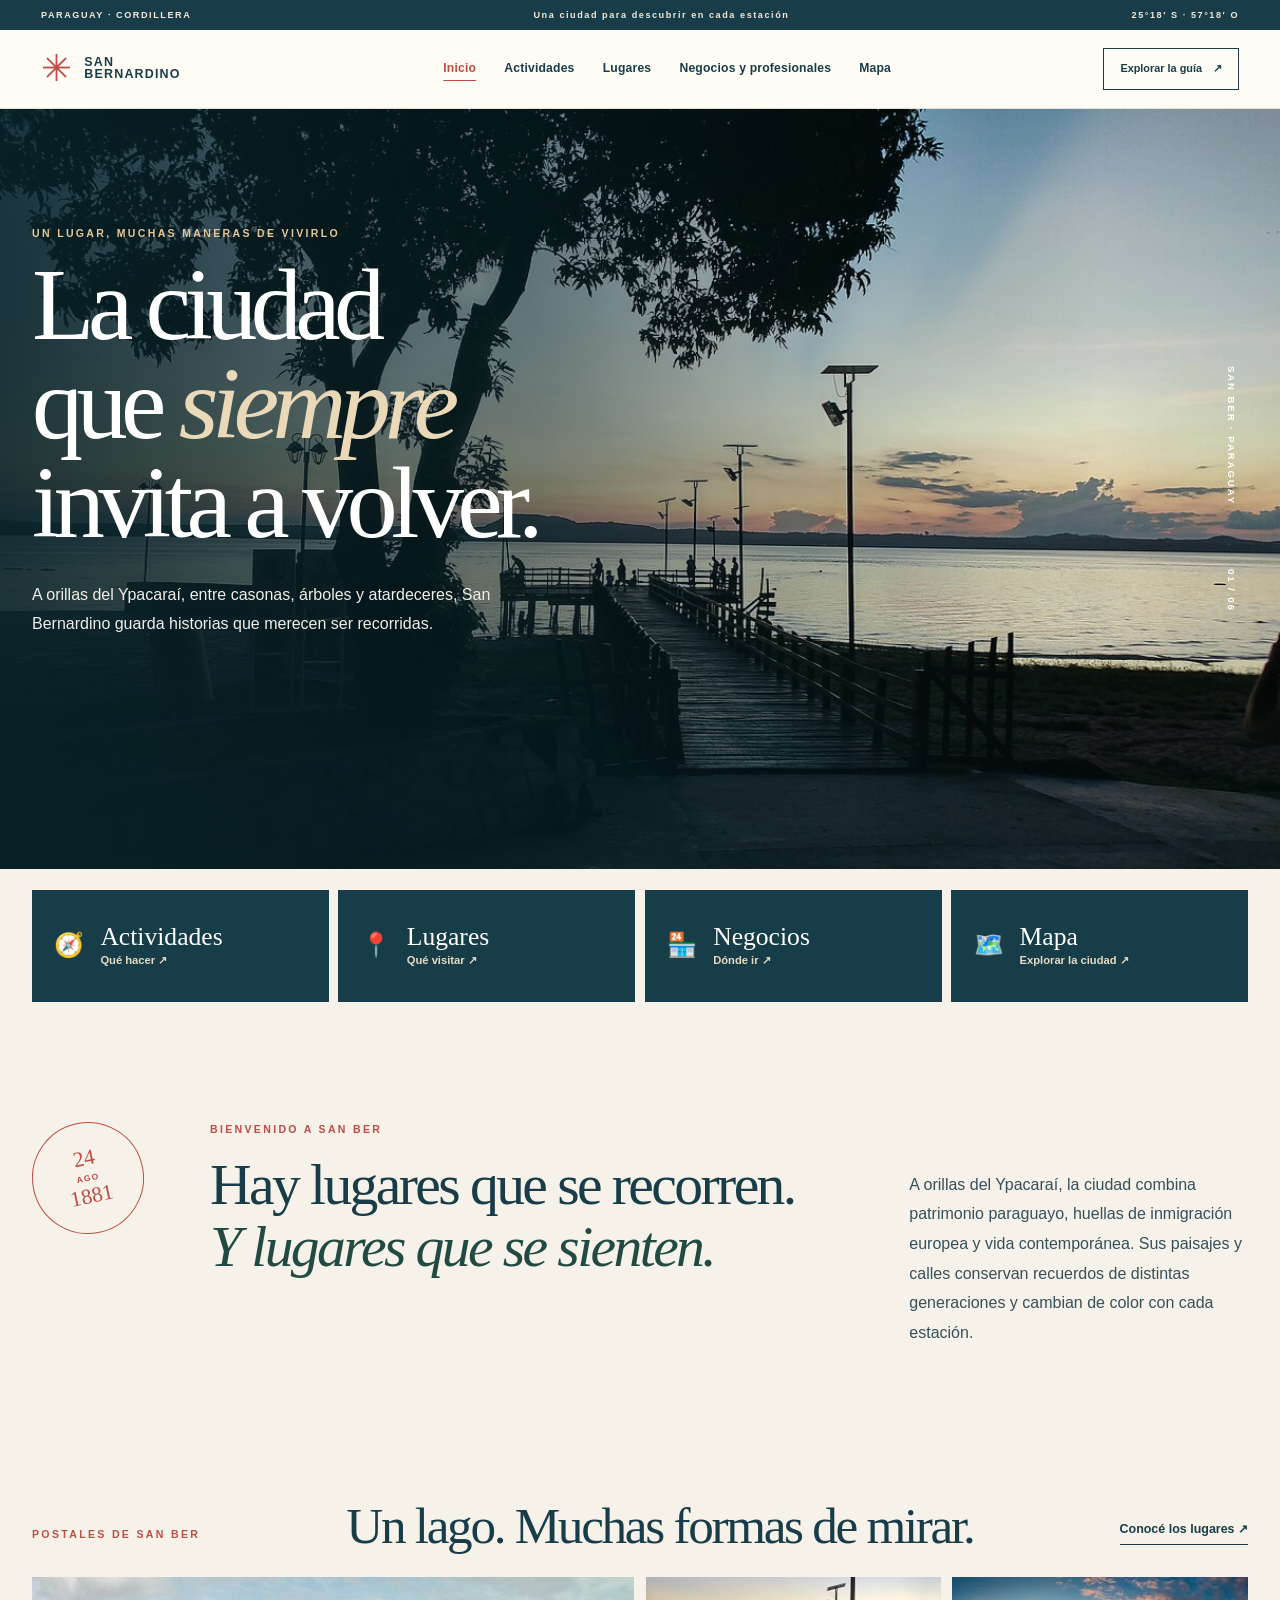
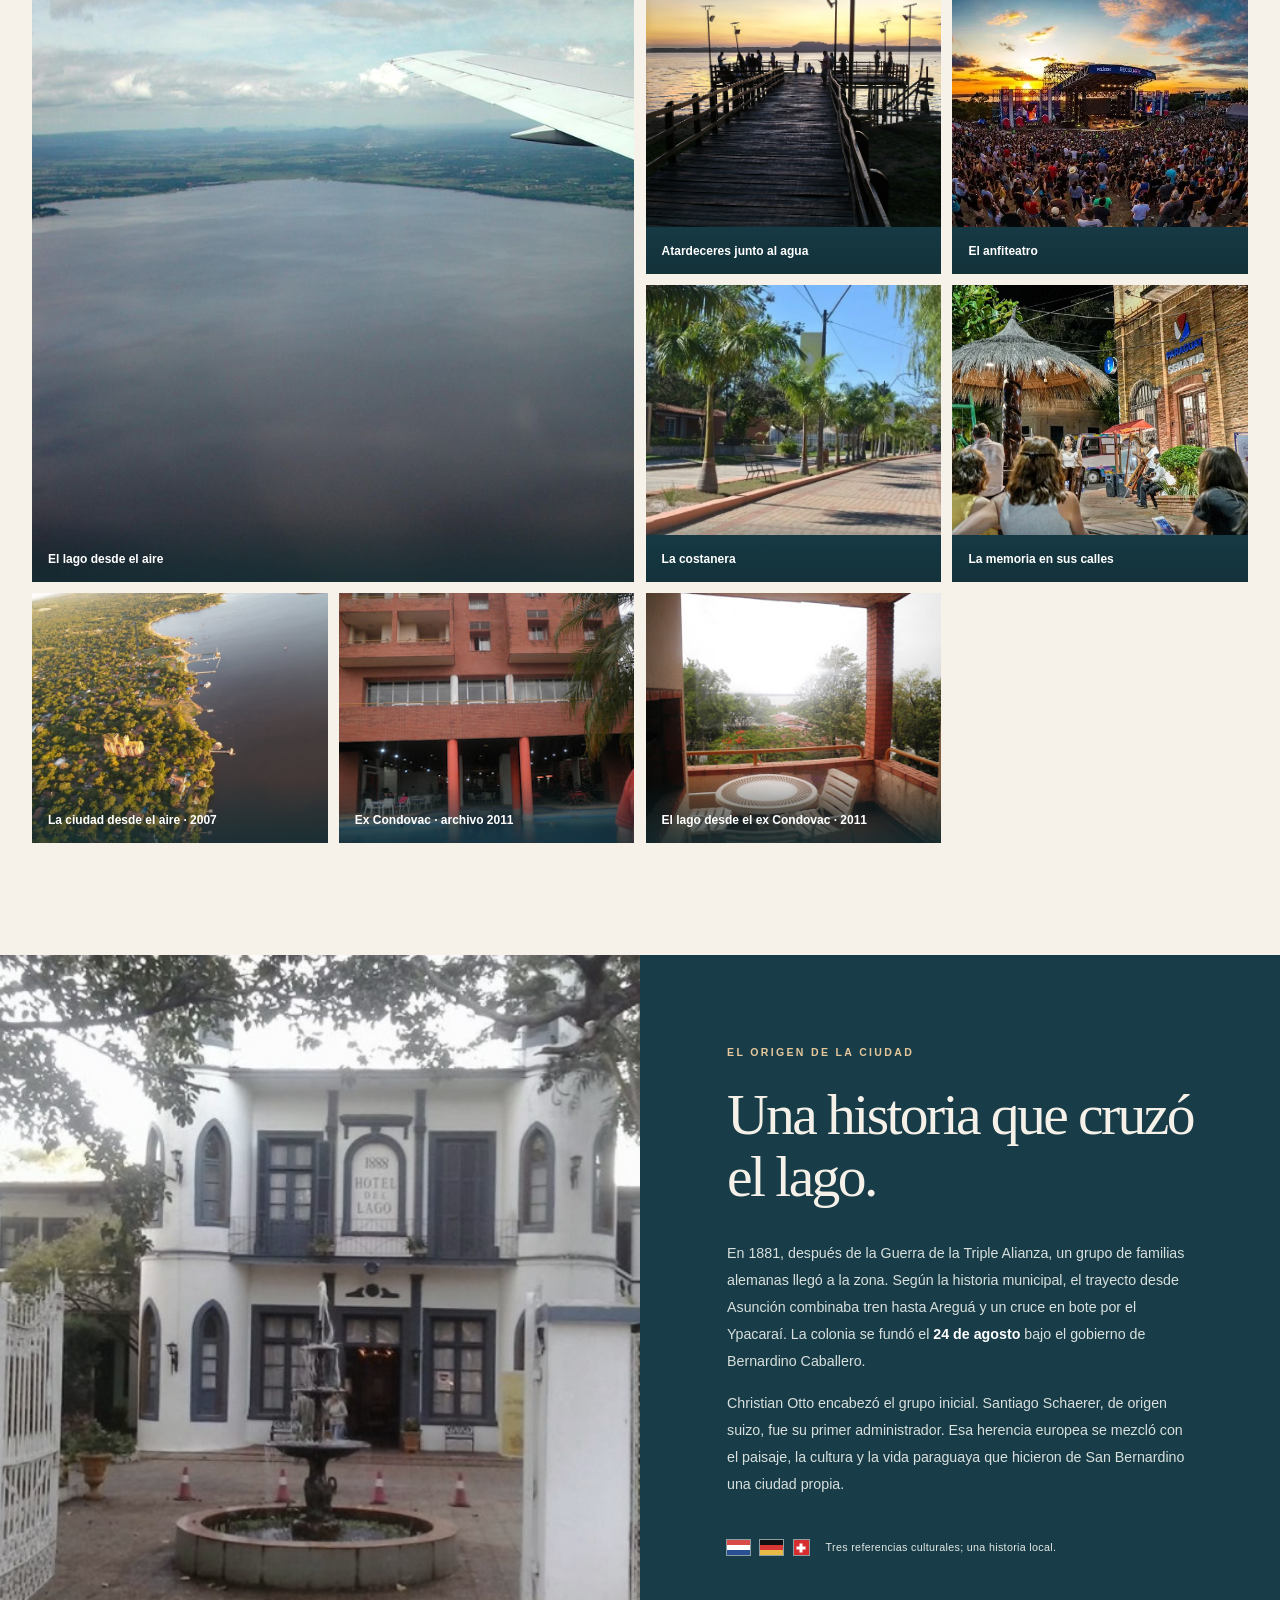
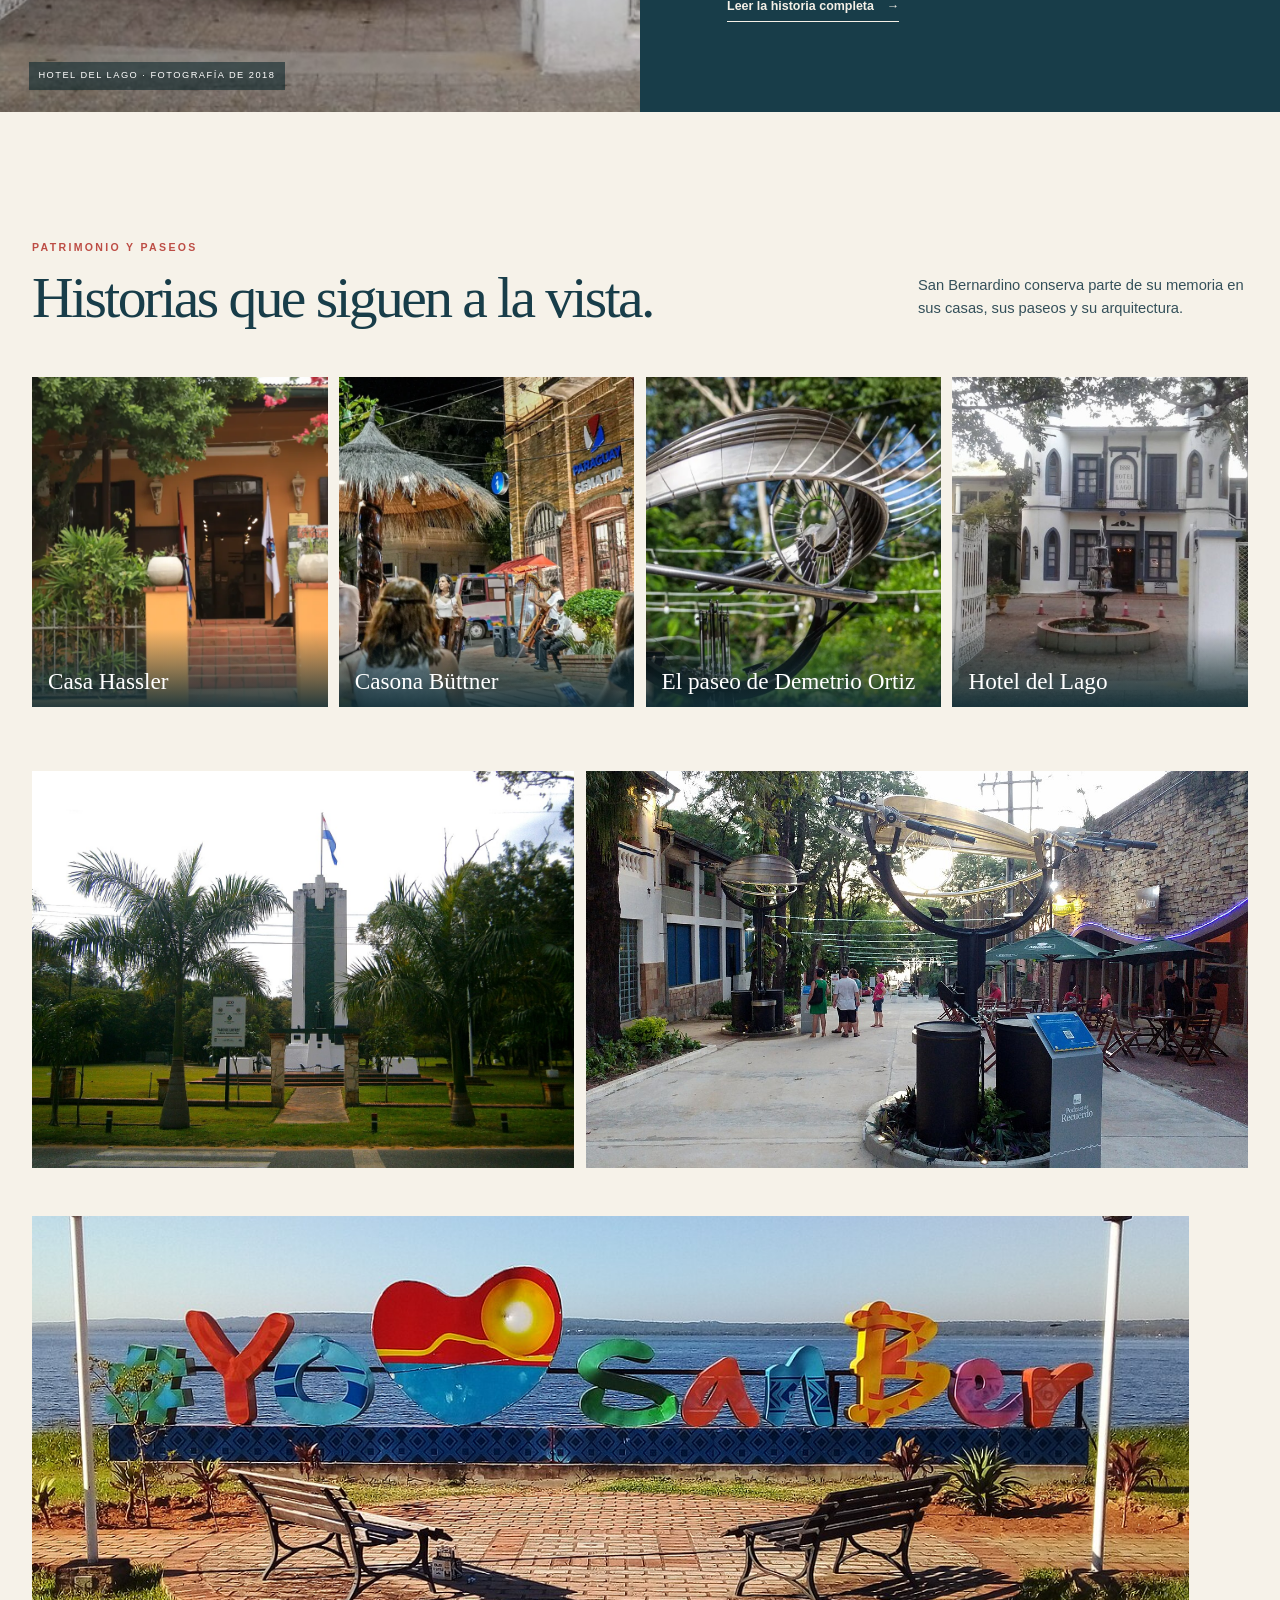
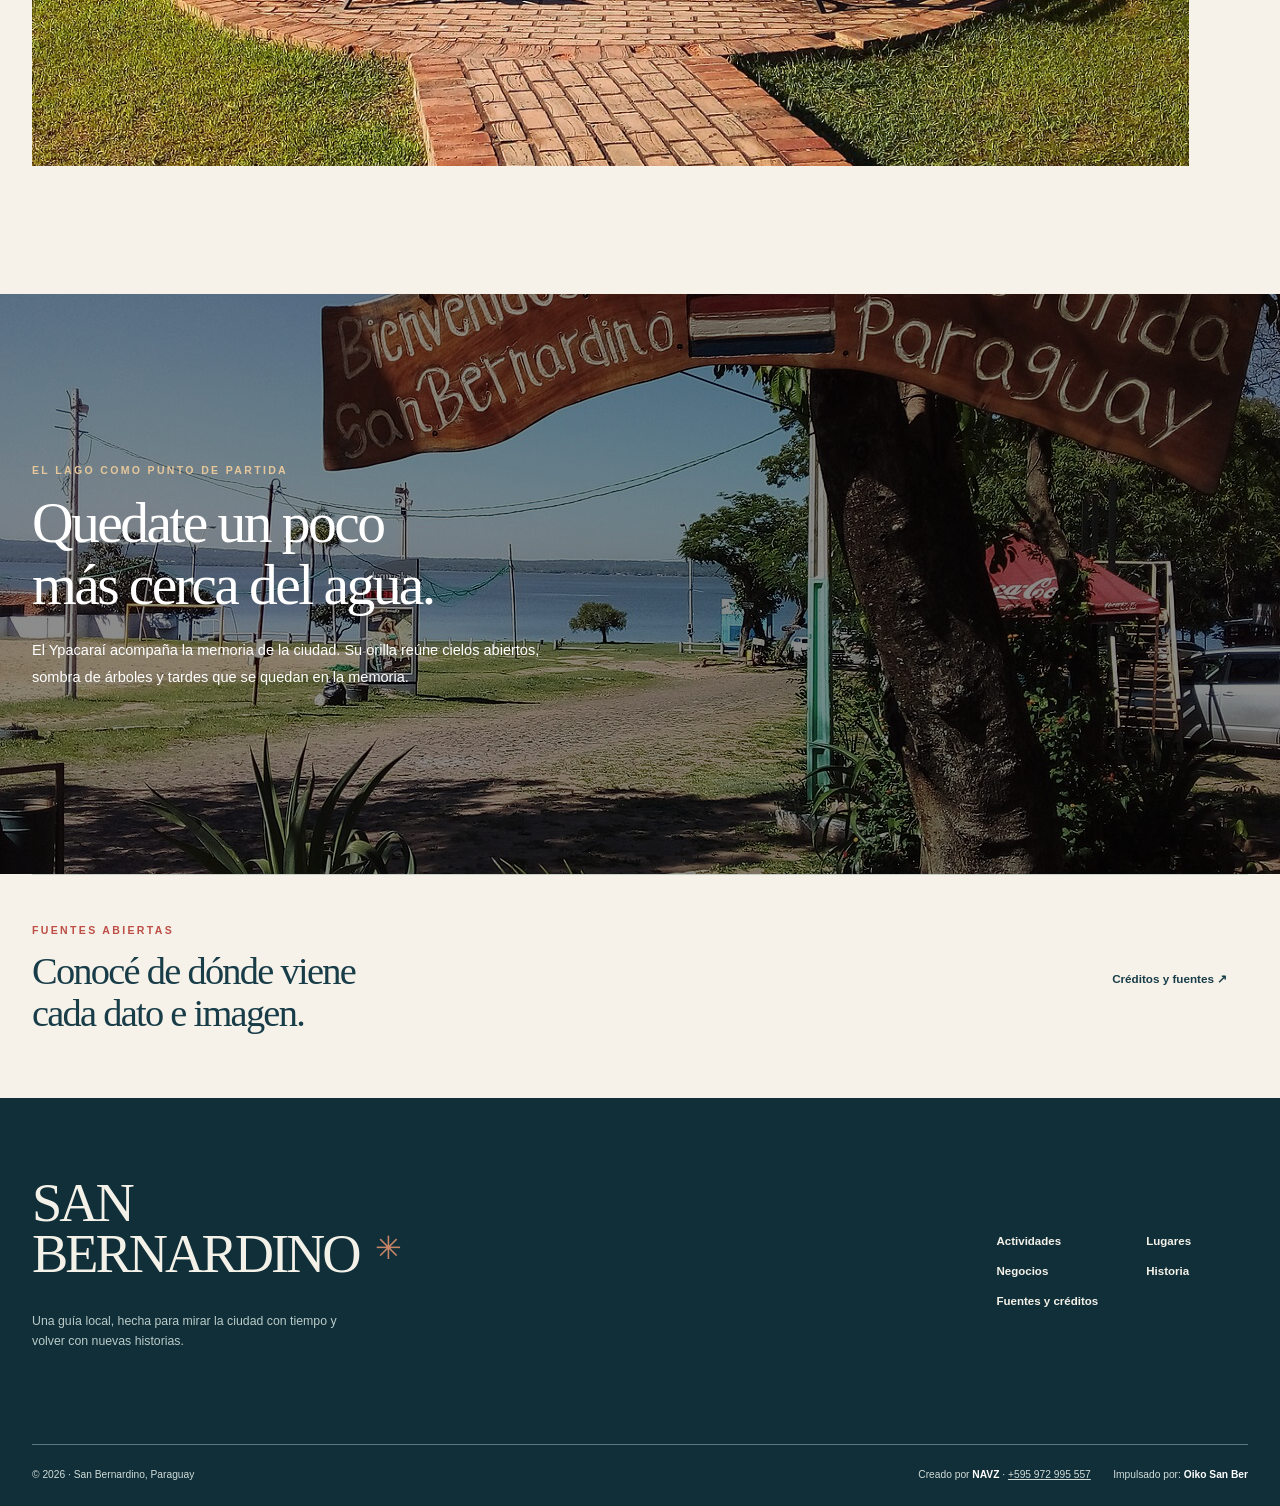
==== commit 58d51028: "Agregar mapa local exploratorio de San Bernardino" ====
--- a/index.html
+++ b/index.html
@@ -8,7 +8,7 @@
   <title>Descubrí San Bernardino · La ciudad del lago</title>
   <link rel="preload" as="image" href="assets/images/lago-atardecer.jpg">
   <link rel="stylesheet" href="assets/styles.css"><link rel="stylesheet" href="assets/v2.css">
-  <script src="assets/app.js" defer></script>
+  <script src="assets/app.js?v=28" defer></script>
 </head>
 <body>
   <a class="skip-link" href="#contenido">Ir al contenido</a>
@@ -16,7 +16,7 @@
   <header class="site-header" id="arriba">
     <a class="wordmark" href="#arriba" aria-label="San Bernardino, volver al inicio"><span class="wordmark-star">✳</span><span>SAN<br>BERNARDINO</span></a>
     <button class="menu-toggle" type="button" aria-expanded="false" aria-controls="main-nav"><span></span><span></span><span class="sr-only">Abrir menú</span></button>
-    <nav class="main-nav" id="main-nav" aria-label="Navegación principal"><a href="index.html" aria-current="page">Inicio</a><a href="actividades.html">Actividades</a><a href="lugares.html">Lugares</a><a href="negocios.html">Negocios y profesionales</a></nav>
+    <nav class="main-nav" id="main-nav" aria-label="Navegación principal"><a href="index.html" aria-current="page">Inicio</a><a href="actividades.html">Actividades</a><a href="lugares.html">Lugares</a><a href="negocios.html">Negocios y profesionales</a><a href="mapa.html">Mapa</a></nav>
     <a class="header-cta" href="#elegir">Explorar la guía <span aria-hidden="true">↗</span></a>
   </header>
 
@@ -28,7 +28,7 @@
       
     </section>
 
-    <nav class="city-choices wrap" id="elegir" aria-label="Elegir una sección"><a href="actividades.html"><span aria-hidden="true">🧭</span><strong>Actividades</strong><span>Qué hacer ↗</span></a><a href="lugares.html"><span aria-hidden="true">📍</span><strong>Lugares</strong><span>Qué visitar ↗</span></a><a href="negocios.html"><span aria-hidden="true">🏪</span><strong>Negocios</strong><span>Dónde ir ↗</span></a></nav>
+    <nav class="city-choices wrap" id="elegir" aria-label="Elegir una sección"><a href="actividades.html"><span aria-hidden="true">🧭</span><strong>Actividades</strong><span>Qué hacer ↗</span></a><a href="lugares.html"><span aria-hidden="true">📍</span><strong>Lugares</strong><span>Qué visitar ↗</span></a><a href="negocios.html"><span aria-hidden="true">🏪</span><strong>Negocios</strong><span>Dónde ir ↗</span></a><a href="mapa.html"><span aria-hidden="true">🗺️</span><strong>Mapa</strong><span>Explorar la ciudad ↗</span></a></nav>
 <section class="intro wrap" id="descubrir" aria-labelledby="intro-title"><div class="intro-stamp">24<span>AGO</span>1881</div><div><p class="eyebrow">Bienvenido a San Ber</p><h2 id="intro-title">Hay lugares que se recorren.<br><em>Y lugares que se sienten.</em></h2></div><p class="intro-copy">A orillas del Ypacaraí, la ciudad combina patrimonio paraguayo, huellas de inmigración europea y vida contemporánea. Sus paisajes y calles conservan recuerdos de distintas generaciones y cambian de color con cada estación.</p></section>
 
     <section class="city-gallery wrap" aria-labelledby="city-gallery-title"><div class="city-gallery-heading"><p class="eyebrow">Postales de San Ber</p><h2 id="city-gallery-title">Un lago. Muchas formas de mirar.</h2><a class="text-link" href="lugares.html">Conocé los lugares ↗</a></div><div class="city-gallery-grid"><figure class="city-gallery-wide"><img src="assets/images/lago-aereo-2008.jpg" alt="Vista aérea del lago Ypacaraí y su entorno" loading="lazy"><figcaption>El lago desde el aire</figcaption></figure><figure><img src="assets/images/muelle-lago-2020.jpg" alt="Muelle de madera frente al lago al atardecer" loading="lazy"><figcaption>Atardeceres junto al agua</figcaption></figure><figure><img src="assets/images/anfiteatro-senatur.webp" alt="El anfiteatro de San Bernardino durante un concierto" loading="lazy"><figcaption>El anfiteatro</figcaption></figure><figure><img src="assets/images/costanera-senatur.webp" alt="Paseo arbolado de la Costanera de San Bernardino" loading="lazy"><figcaption>La costanera</figcaption></figure><figure><img src="assets/images/casona-buttner-senatur.webp" alt="Entrada de la histórica Casona Büttner" loading="lazy"><figcaption>La memoria en sus calles</figcaption></figure><figure><img src="assets/images/ciudad-aerea-2007.jpg" alt="Vista aérea de la costa y la ciudad de San Bernardino fotografiada en 2007" loading="lazy"><figcaption>La ciudad desde el aire · 2007</figcaption></figure><figure><img src="assets/images/ex-condovac-2011.jpg" alt="Edificio del ex Hotel Condovac fotografiado desde su piscina en 2011" loading="lazy"><figcaption>Ex Condovac · archivo 2011</figcaption></figure><figure><img src="assets/images/ex-condovac-vista-lago-2011.jpg" alt="Vista del lago desde una terraza del ex Hotel Condovac, foto de 2011" loading="lazy"><figcaption>El lago desde el ex Condovac · 2011</figcaption></figure></div></section>
--- a/assets/v2.css
+++ b/assets/v2.css
@@ -45,7 +45,7 @@
 .v2-business-groups .v2-card strong{font:1.45rem var(--serif)}
 .v2-business-groups .v2-card span:last-child{font-size:.75rem;color:var(--body)}
 @media(max-width:900px){.v2-grid{grid-template-columns:repeat(2,minmax(0,1fr))}.v2-business-groups .v2-grid{grid-template-columns:repeat(3,minmax(0,1fr))}.v2-hero-copy{padding-left:32px}}
-@media(max-width:760px){body{padding-bottom:calc(69px + env(safe-area-inset-bottom))}.site-header .main-nav,.site-header .menu-toggle,.site-header .header-cta{display:none!important}.bottom-nav{position:fixed;display:grid;grid-template-columns:repeat(4,1fr);bottom:0;left:0;right:0;z-index:80;background:#fffcf5;border-top:1px solid #c9d1c8;padding-bottom:env(safe-area-inset-bottom);box-shadow:0 -5px 24px #102f3820}.bottom-nav a{min-height:67px;display:flex;flex-direction:column;align-items:center;justify-content:center;gap:.08rem;font-size:.62rem;font-weight:700;color:#23444b}.bottom-nav a[aria-current=page]{background:#e2ebe2;color:#153e47}.bottom-nav svg{width:22px;height:22px;stroke:currentColor;fill:none;stroke-width:1.8;stroke-linecap:round;stroke-linejoin:round}.v2-hero{grid-template-columns:1fr}.v2-hero-copy{padding:3.5rem 18px}.v2-hero h1{font-size:clamp(3.5rem,13vw,5.5rem)}.v2-hero figure{min-height:260px;order:-1}.v2-section{padding:3.3rem 0}.v2-business-groups .v2-grid{grid-template-columns:repeat(2,minmax(0,1fr))}.v2-gallery{grid-template-columns:1fr 1fr}.v2-gallery figure:first-child{grid-column:1/-1}.v2-gallery img{height:220px}.v2-route{grid-template-columns:1fr}.business-hero{padding:3rem 0}.business-hero h1{font-size:3.5rem}.business-intro{padding-block:3rem}}
+@media(max-width:760px){body{padding-bottom:calc(69px + env(safe-area-inset-bottom))}.site-header .main-nav,.site-header .menu-toggle,.site-header .header-cta{display:none!important}.bottom-nav{position:fixed;display:grid;grid-template-columns:repeat(5,1fr);bottom:0;left:0;right:0;z-index:80;background:#fffcf5;border-top:1px solid #c9d1c8;padding-bottom:env(safe-area-inset-bottom);box-shadow:0 -5px 24px #102f3820}.bottom-nav a{min-height:67px;display:flex;flex-direction:column;align-items:center;justify-content:center;gap:.08rem;font-size:.62rem;font-weight:700;color:#23444b}.bottom-nav a[aria-current=page]{background:#e2ebe2;color:#153e47}.bottom-nav svg{width:22px;height:22px;stroke:currentColor;fill:none;stroke-width:1.8;stroke-linecap:round;stroke-linejoin:round}.v2-hero{grid-template-columns:1fr}.v2-hero-copy{padding:3.5rem 18px}.v2-hero h1{font-size:clamp(3.5rem,13vw,5.5rem)}.v2-hero figure{min-height:260px;order:-1}.v2-section{padding:3.3rem 0}.v2-business-groups .v2-grid{grid-template-columns:repeat(2,minmax(0,1fr))}.v2-gallery{grid-template-columns:1fr 1fr}.v2-gallery figure:first-child{grid-column:1/-1}.v2-gallery img{height:220px}.v2-route{grid-template-columns:1fr}.business-hero{padding:3rem 0}.business-hero h1{font-size:3.5rem}.business-intro{padding-block:3rem}}
 @media(max-width:520px){.v2-grid{grid-template-columns:1fr}.v2-business-groups .v2-grid{grid-template-columns:repeat(2,minmax(0,1fr))}.v2-business-groups .v2-card{padding:1rem}.v2-business-groups .v2-card strong{font-size:1.17rem}.v2-gallery{grid-template-columns:1fr}.v2-gallery figure:first-child{grid-column:auto}.v2-gallery img{height:240px}.v2-hero h1{font-size:3.4rem}}
 
 /* Fichas visuales del directorio */
@@ -88,9 +88,10 @@
 .business-filters button{border-radius:20px}
 .business-directory-heading{margin-bottom:1.5rem}.business-directory-heading h1{font-size:clamp(2.4rem,5vw,4.6rem);letter-spacing:-.05em;margin:.25rem 0 0}.business-filter-groups{display:grid;grid-template-columns:repeat(3,minmax(0,1fr));gap:1.3rem 2rem;padding:1.6rem 0;border-bottom:1px solid #c7c3b8}.business-filter-group{min-width:0}.business-filter-group h2{font:700 .7rem/1.4 var(--sans);letter-spacing:.12em;text-transform:uppercase;margin:0 0 .6rem;color:var(--body)}.business-filter-group .business-filters{display:flex;flex-wrap:wrap;overflow:visible;gap:.4rem;max-width:none}.business-filter-group button{min-height:44px;white-space:normal;text-align:left}.business-toolbar{display:block}.business-toolbar input{width:min(100%,560px)}.business-type{text-align:left}.business-card-top{justify-content:flex-start}
 .city-gallery{padding:1rem 0 7rem}.city-gallery-heading{display:flex;align-items:end;justify-content:space-between;gap:2rem;margin-bottom:1.5rem}.city-gallery-heading h2{font-size:clamp(2.4rem,4vw,4.5rem);max-width:700px;margin:.4rem 0 0}.city-gallery-heading .text-link{white-space:nowrap;margin-bottom:.5rem}.city-gallery-grid{display:grid;grid-template-columns:repeat(4,minmax(0,1fr));gap:.7rem}.city-gallery-grid figure{position:relative;margin:0;overflow:hidden;background:#173c47;min-width:0}.city-gallery-grid .city-gallery-wide{grid-column:span 2;grid-row:span 2}.city-gallery-grid img{width:100%;height:250px;object-fit:cover}.city-gallery-grid .city-gallery-wide img{height:100%;min-height:507px}.city-gallery-grid figcaption{position:absolute;bottom:0;left:0;right:0;color:#fff;background:linear-gradient(transparent,#122e35bc);font-size:.75rem;font-weight:700;padding:2rem 1rem .8rem}.explore-card.explore-card-photo{color:#fff;background:#1b3e47}.explore-card.explore-card-photo .decor-line,.explore-card.explore-card-photo .card-ornament{display:none}.explore-card.explore-card-photo p{color:#fff}
-.city-choices{display:grid;grid-template-columns:repeat(3,minmax(0,1fr));gap:.6rem;padding:1.3rem 0 0}.city-choices a{min-width:0;min-height:112px;display:grid;grid-template-columns:auto 1fr;align-content:center;column-gap:1rem;padding:1rem 1.4rem;background:#173d48;color:#fff;transition:transform .2s,background .2s}.city-choices a:hover{transform:translateY(-3px);background:#285a60}.city-choices a>span:first-child{font-size:1.5rem;grid-row:span 2;align-self:center}.city-choices strong{font:400 clamp(1.4rem,2vw,2rem)/1.1 var(--serif)}.city-choices a>span:last-child{font-size:.7rem;font-weight:700;color:#e7dac4}.home-places-gallery{display:grid;grid-template-columns:repeat(4,minmax(0,1fr));gap:.7rem}.home-places-gallery a{position:relative;min-width:0;overflow:hidden;color:#fff;background:#173c47}.home-places-gallery img{height:330px;width:100%;object-fit:cover;transition:transform .3s}.home-places-gallery a:hover img{transform:scale(1.04)}.home-places-gallery strong{position:absolute;bottom:0;left:0;right:0;padding:2.5rem 1rem .8rem;background:linear-gradient(transparent,#112f38e8);font:400 1.45rem/1.1 var(--serif)}.activity-links{display:flex;gap:.6rem;flex-wrap:wrap;margin-top:auto}.activity-links a{font-size:.76rem;font-weight:700;border-bottom:1px solid currentColor}
+.city-choices{display:grid;grid-template-columns:repeat(4,minmax(0,1fr));gap:.6rem;padding:1.3rem 0 0}.city-choices a{min-width:0;min-height:112px;display:grid;grid-template-columns:auto 1fr;align-content:center;column-gap:1rem;padding:1rem 1.4rem;background:#173d48;color:#fff;transition:transform .2s,background .2s}.city-choices a:hover{transform:translateY(-3px);background:#285a60}.city-choices a>span:first-child{font-size:1.5rem;grid-row:span 2;align-self:center}.city-choices strong{font:400 clamp(1.4rem,2vw,2rem)/1.1 var(--serif)}.city-choices a>span:last-child{font-size:.7rem;font-weight:700;color:#e7dac4}.home-places-gallery{display:grid;grid-template-columns:repeat(4,minmax(0,1fr));gap:.7rem}.home-places-gallery a{position:relative;min-width:0;overflow:hidden;color:#fff;background:#173c47}.home-places-gallery img{height:330px;width:100%;object-fit:cover;transition:transform .3s}.home-places-gallery a:hover img{transform:scale(1.04)}.home-places-gallery strong{position:absolute;bottom:0;left:0;right:0;padding:2.5rem 1rem .8rem;background:linear-gradient(transparent,#112f38e8);font:400 1.45rem/1.1 var(--serif)}.activity-links{display:flex;gap:.6rem;flex-wrap:wrap;margin-top:auto}.activity-links a{font-size:.76rem;font-weight:700;border-bottom:1px solid currentColor}
 @media(max-width:900px){.business-filter-groups{grid-template-columns:repeat(2,minmax(0,1fr))}.city-gallery-grid{grid-template-columns:repeat(2,minmax(0,1fr))}.city-gallery-grid .city-gallery-wide{grid-row:span 1}.city-gallery-grid .city-gallery-wide img{height:250px;min-height:0}}
 @media(max-width:900px){.home-places-gallery{grid-template-columns:repeat(2,minmax(0,1fr))}}
+@media(min-width:601px) and (max-width:900px){.city-choices{grid-template-columns:repeat(2,minmax(0,1fr))}}
 @media(max-width:600px){.business-filter-groups{grid-template-columns:1fr;gap:1.1rem}.business-directory{padding-top:2.5rem}.business-filter-group .business-filters{gap:.45rem}.city-gallery{padding:0 0 4rem}.city-gallery-heading{display:block}.city-gallery-heading .text-link{margin-top:1rem}.city-gallery-grid{gap:.4rem}.city-gallery-grid .city-gallery-wide{grid-column:1/-1}.city-gallery-grid img{height:170px}.city-gallery-grid .city-gallery-wide img{height:240px}.city-gallery-grid figcaption{font-size:.65rem;padding:.8rem .6rem .45rem}.explore-card.explore-card-photo img{object-position:center}.city-choices{grid-template-columns:1fr;gap:.4rem}.city-choices a{min-height:74px;padding:.8rem 1rem}.home-places-gallery{gap:.4rem}.home-places-gallery img{height:220px}.home-places-gallery strong{font-size:1.1rem;padding:.8rem .6rem .5rem}}
 .v2-feature-image{position:relative;margin:1.5rem 0 2rem;overflow:hidden}
 .v2-feature-image img{display:block;width:100%;height:clamp(250px,38vw,470px);object-fit:cover}
